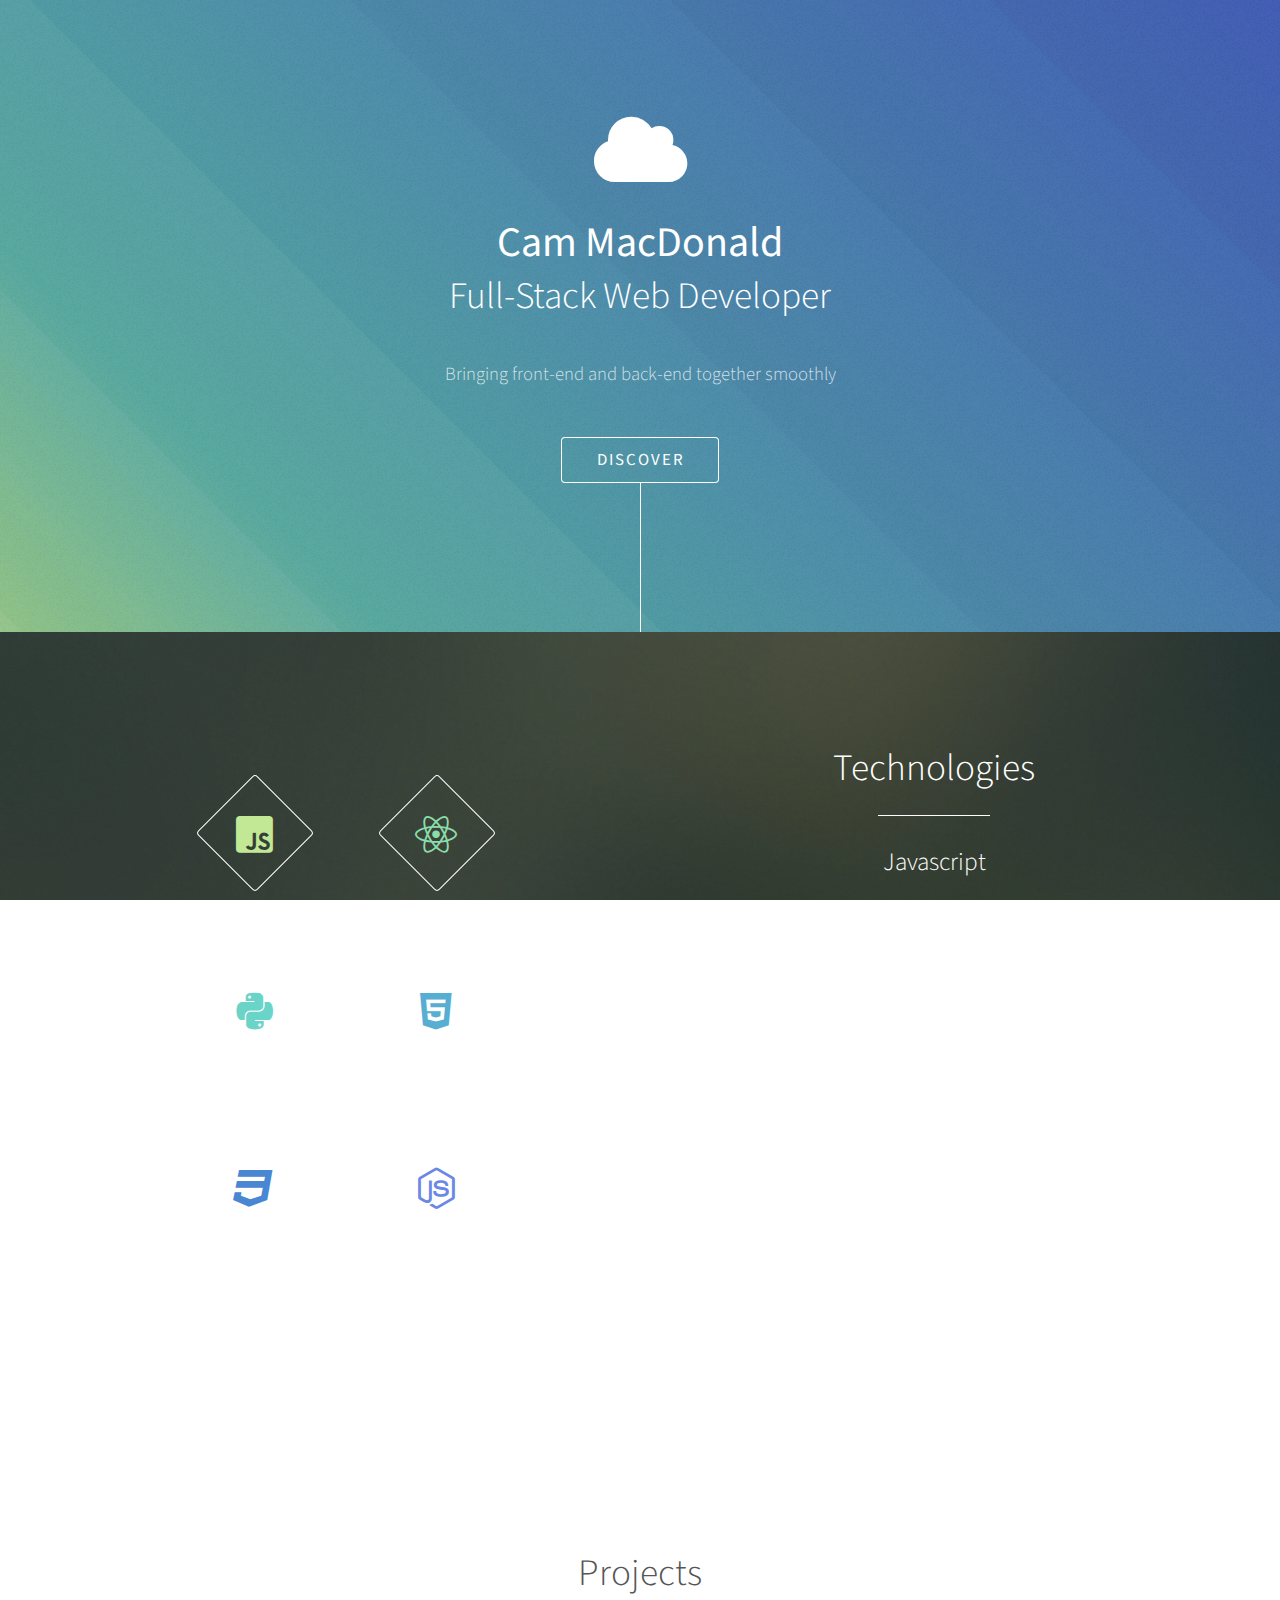
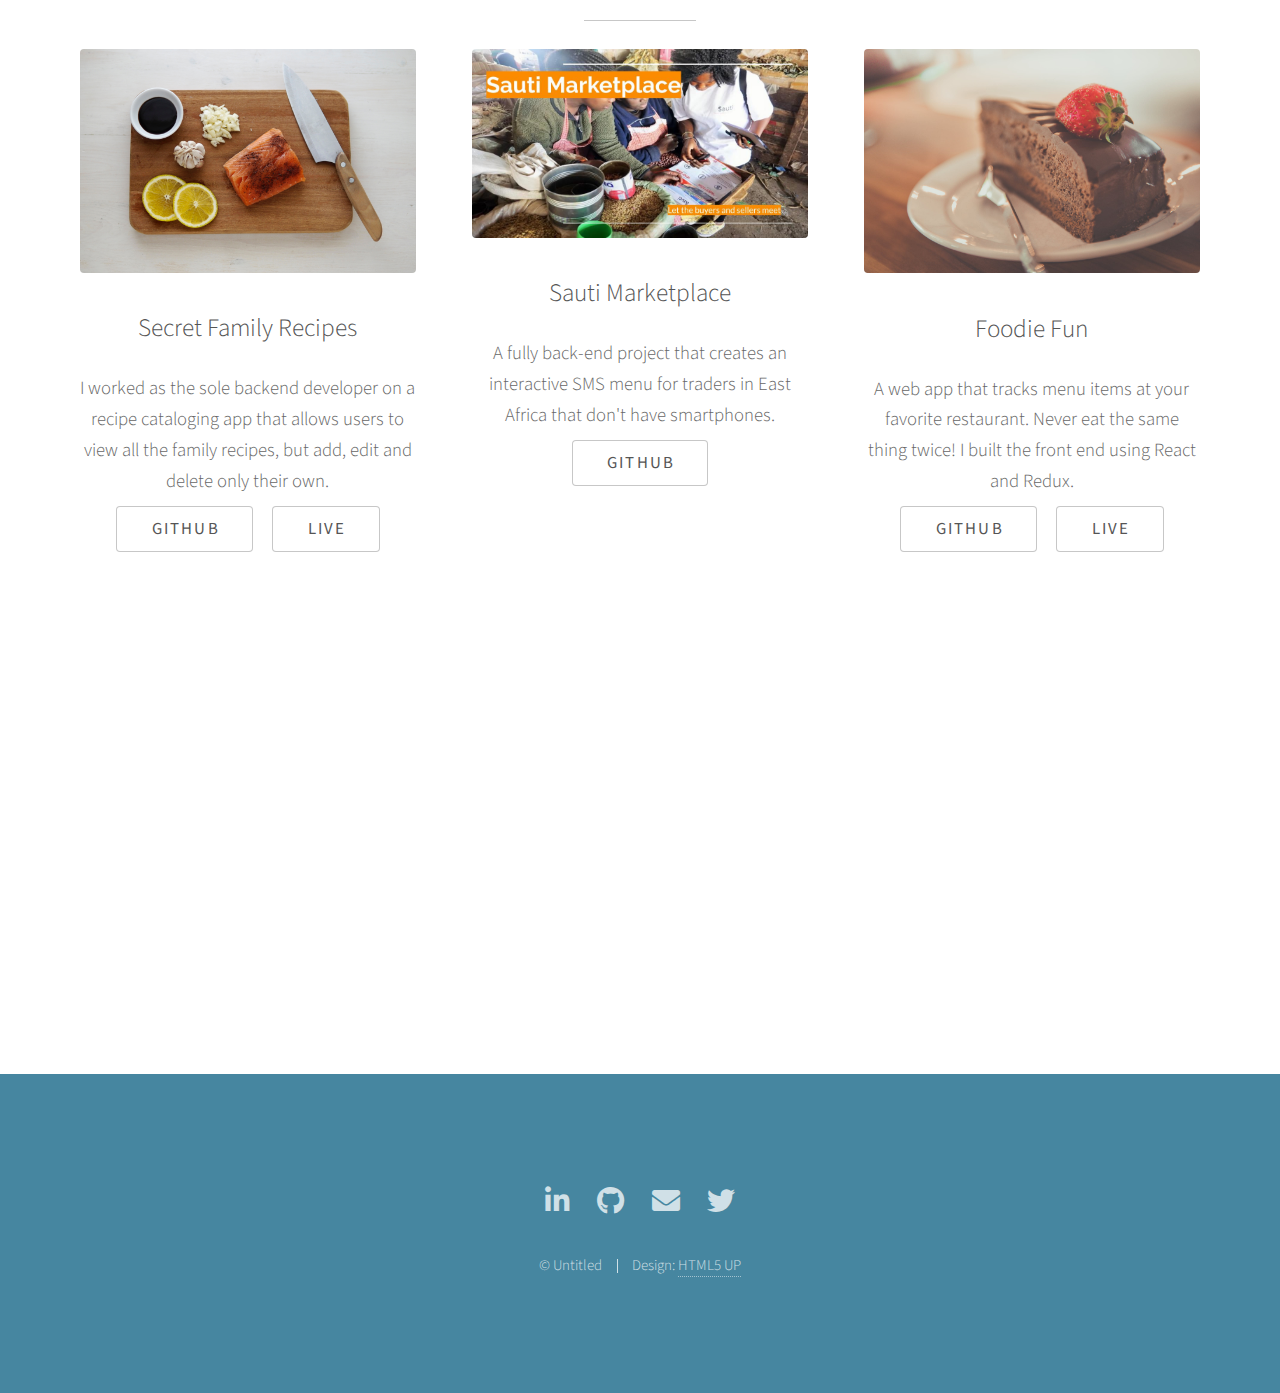
==== index.html @ 7f853123 "added projects button to section two" ====
<!DOCTYPE HTML>
<!--
	Photon by HTML5 UP
	html5up.net | @ajlkn
	Free for personal and commercial use under the CCA 3.0 license (html5up.net/license)
-->
<html>
	<head>
		<title>Cam MacDonald Development</title>
		<meta charset="utf-8" />
		<meta name="viewport" content="width=device-width, initial-scale=1, user-scalable=no" />
		<link rel="stylesheet" href="assets/css/main.css" />
		<noscript><link rel="stylesheet" href="assets/css/noscript.css" /></noscript>
	</head>
	<body class="is-preload">

		<!-- Header -->
			<section id="header">
				<div class="inner">
					<span class="icon solid major fa-cloud"></span>
					<h1><strong>Cam MacDonald</strong></h1>
					<h2>Full-Stack Web Developer</h2>
					<p>Bringing front-end and back-end together smoothly</p>
					<ul class="actions special">
						<li><a href="#two" class="button scrolly">Discover</a></li>
					</ul>
				</div>
			</section>

		<!-- One
			<section id="one" class="main style1">
				<div class="container">
					<div class="row gtr-150">
						<div class="col-6 col-12-medium">
							<header class="major">
								<h2>Lorem ipsum dolor adipiscing<br />
								amet dolor consequat</h2>
							</header>
							<p>Adipiscing a commodo ante nunc accumsan et interdum mi ante adipiscing. A nunc lobortis non nisl amet vis sed volutpat aclacus nascetur ac non. Lorem curae et ante amet sapien sed tempus adipiscing id accumsan.</p>
						</div>
						<div class="col-6 col-12-medium imp-medium">
							<span class="image fit"><img src="images/pic01.jpg" alt="" /></span>
						</div>
					</div>
				</div>
			</section>-->

		<!-- Two -->
			<section id="two" class="main style2">
				<div class="container">
					<div class="row gtr-150">
						<div class="col-6 col-12-medium">
							<ul class="major-icons">
								<li><span class="icon brands style1 fa-js-square"></span></li>
								<li><span class="icon brands style2 fa-react"></span></li>
								<li><span class="icon brands style3 fa-python"></span></li>
								<li><span class="icon brands style4 fa-html5"></span></li>
								<li><span class="icon brands style5 fa-css3"></span></li>
								<li><span class="icon brands style6 fa-node-js"></span></li>
							</ul>
						</div>
						<div class="col-6 col-12-medium">
                            <div class='technologies'>
                                <header class="major">
                                    <h2>Technologies</h2>
                                </header>
                                <h3>Javascript</h3>
                                <h3>React</h3>
                                <h3>Python</h3>
                                <h3>HTML5</h3>
                                <h3>CSS3</h3>
                                <h3>Node.js</h3>
                            </div>
							
						</div>
                    </div>
                    <ul class="actions special">
                        <li><a href="#three" class="button scrolly">Projects</a></li>
                    </ul>
				</div>
			</section>

		<!-- Three -->
			<section id="three" class="main style1 special">
				<div class="container">
					<header class="major">
						<h2>Projects</h2>
					</header>
					<!-- <p>Ante nunc accumsan et aclacus nascetur ac ante amet sapien sed.</p> -->
					<div class="row gtr-150">
                        <div class="col-4 col-12-medium">
                            <span class="image fit"><img src="images/salmon.jpg" alt="" /></span>
                            <h3>Secret Family Recipes</h3>
                            <p>I worked as the sole backend developer on a recipe cataloging app that allows users to view all the family recipes, but
                            add, edit and delete only their own.</p>
                            <ul class="actions special">
                                <li><a href="https://github.com/build-week-secret-family-recipes" class="button">Github</a></li>
                                <li><a href="https://secret-family-recipes-ui2.netlify.com/" class="button">Live</a></li>
                            </ul>
                        </div>
						<div class="col-4 col-12-medium">
							<span class="image fit sauti"><img src="images/marketplace.jpg" alt="" /></span>
							<h3>Sauti Marketplace</h3>
							<p>A fully back-end project that creates an interactive SMS menu for traders in East Africa that don't have smartphones.</p>
							<ul class="actions special">
								<li><a href="https://github.com/cammac725/sauti-marketplace" class="button">Github</a></li>
							</ul>
						</div>
						<div class="col-4 col-12-medium">
							<span class="image fit"><img src="images/cakeisalie.jpeg" alt="" /></span>
							<h3>Foodie Fun</h3>
							<p>A web app that tracks menu items at your favorite restaurant. Never eat the same thing twice! I built the front end
                            using React and Redux.</p>
							<ul class="actions special">
								<li><a href="https://github.com/cammac725/Foodie_Fun_React/" class="button">Github</a></li>
								<li><a href="https://admiring-wing-c6f697.netlify.com/" class="button">Live</a></li>
							</ul>
						</div>
                    </div>
				</div>
			</section>

		<!-- Four -->
			<section id="four" class="main style2 special">
				<div class="container">
					<header class="major">
						<h2>Contact Info</h2>
					</header>
					<p>Cam MacDonald Development</p>
					<p>Port Angeles, WA</p>
					<p>206-851-0167</p>
					<p>cameroncmacdonald@gmail.com</p>
					<!-- <ul class="actions special">
						<li><a href="#" class="button wide primary">Sign Up</a></li>
						<li><a href="#" class="button wide">Learn More</a></li>
					</ul> -->
				</div>
			</section>

		<!-- Five -->
		<!--
			<section id="five" class="main style1">
				<div class="container">
					<header class="major special">
						<h2>Elements</h2>
					</header>

					<section>
						<h4>Text</h4>
						<p>This is <b>bold</b> and this is <strong>strong</strong>. This is <i>italic</i> and this is <em>emphasized</em>.
						This is <sup>superscript</sup> text and this is <sub>subscript</sub> text.
						This is <u>underlined</u> and this is code: <code>for (;;) { ... }</code>. Finally, <a href="#">this is a link</a>.</p>
						<hr />
						<header>
							<h4>Heading with a Subtitle</h4>
							<p>Lorem ipsum dolor sit amet nullam id egestas urna aliquam</p>
						</header>
						<p>Nunc lacinia ante nunc ac lobortis. Interdum adipiscing gravida odio porttitor sem non mi integer non faucibus ornare mi ut ante amet placerat aliquet. Volutpat eu sed ante lacinia sapien lorem accumsan varius montes viverra nibh in adipiscing blandit tempus accumsan.</p>
						<header>
							<h5>Heading with a Subtitle</h5>
							<p>Lorem ipsum dolor sit amet nullam id egestas urna aliquam</p>
						</header>
						<p>Nunc lacinia ante nunc ac lobortis. Interdum adipiscing gravida odio porttitor sem non mi integer non faucibus ornare mi ut ante amet placerat aliquet. Volutpat eu sed ante lacinia sapien lorem accumsan varius montes viverra nibh in adipiscing blandit tempus accumsan.</p>
						<hr />
						<h2>Heading Level 2</h2>
						<h3>Heading Level 3</h3>
						<h4>Heading Level 4</h4>
						<h5>Heading Level 5</h5>
						<h6>Heading Level 6</h6>
						<hr />
						<h5>Blockquote</h5>
						<blockquote>Fringilla nisl. Donec accumsan interdum nisi, quis tincidunt felis sagittis eget tempus euismod. Vestibulum ante ipsum primis in faucibus vestibulum. Blandit adipiscing eu felis iaculis volutpat ac adipiscing accumsan faucibus. Vestibulum ante ipsum primis in faucibus lorem ipsum dolor sit amet nullam adipiscing eu felis.</blockquote>
						<h5>Preformatted</h5>
						<pre><code>i = 0;

while (!deck.isInOrder()) {
print 'Iteration ' + i;
deck.shuffle();
i++;
}

print 'It took ' + i + ' iterations to sort the deck.';</code></pre>
					</section>

					<section>
						<h4>Lists</h4>
						<div class="row">
							<div class="col-6 col-12-medium">
								<h5>Unordered</h5>
								<ul>
									<li>Dolor pulvinar etiam.</li>
									<li>Sagittis adipiscing.</li>
									<li>Felis enim feugiat.</li>
								</ul>
								<h5>Alternate</h5>
								<ul class="alt">
									<li>Dolor pulvinar etiam.</li>
									<li>Sagittis adipiscing.</li>
									<li>Felis enim feugiat.</li>
								</ul>
							</div>
							<div class="col-6 col-12-medium">
								<h5>Ordered</h5>
								<ol>
									<li>Dolor pulvinar etiam.</li>
									<li>Etiam vel felis viverra.</li>
									<li>Felis enim feugiat.</li>
									<li>Dolor pulvinar etiam.</li>
									<li>Etiam vel felis lorem.</li>
									<li>Felis enim et feugiat.</li>
								</ol>
								<h5>Icons</h5>
								<ul class="icons">
									<li><a href="#" class="icon brands fa-twitter"><span class="label">Twitter</span></a></li>
									<li><a href="#" class="icon brands fa-facebook-f"><span class="label">Facebook</span></a></li>
									<li><a href="#" class="icon brands fa-instagram"><span class="label">Instagram</span></a></li>
									<li><a href="#" class="icon brands fa-github"><span class="label">Github</span></a></li>
								</ul>
							</div>
						</div>
						<h5>Actions</h5>
						<div class="row">
							<div class="col-6 col-12-medium">
								<ul class="actions">
									<li><a href="#" class="button primary">Default</a></li>
									<li><a href="#" class="button">Default</a></li>
								</ul>
								<ul class="actions small">
									<li><a href="#" class="button primary small">Small</a></li>
									<li><a href="#" class="button small">Small</a></li>
								</ul>
								<ul class="actions stacked">
									<li><a href="#" class="button primary">Default</a></li>
									<li><a href="#" class="button">Default</a></li>
								</ul>
								<ul class="actions stacked">
									<li><a href="#" class="button primary small">Small</a></li>
									<li><a href="#" class="button small">Small</a></li>
								</ul>
							</div>
							<div class="col-6 col-12-medium">
								<ul class="actions stacked">
									<li><a href="#" class="button primary fit">Default</a></li>
									<li><a href="#" class="button fit">Default</a></li>
								</ul>
								<ul class="actions stacked">
									<li><a href="#" class="button primary small fit">Small</a></li>
									<li><a href="#" class="button small fit">Small</a></li>
								</ul>
							</div>
						</div>
					</section>

					<section>
						<h4>Table</h4>
						<h5>Default</h5>
						<div class="table-wrapper">
							<table>
								<thead>
									<tr>
										<th>Name</th>
										<th>Description</th>
										<th>Price</th>
									</tr>
								</thead>
								<tbody>
									<tr>
										<td>Item One</td>
										<td>Ante turpis integer aliquet porttitor.</td>
										<td>29.99</td>
									</tr>
									<tr>
										<td>Item Two</td>
										<td>Vis ac commodo adipiscing arcu aliquet.</td>
										<td>19.99</td>
									</tr>
									<tr>
										<td>Item Three</td>
										<td> Morbi faucibus arcu accumsan lorem.</td>
										<td>29.99</td>
									</tr>
									<tr>
										<td>Item Four</td>
										<td>Vitae integer tempus condimentum.</td>
										<td>19.99</td>
									</tr>
									<tr>
										<td>Item Five</td>
										<td>Ante turpis integer aliquet porttitor.</td>
										<td>29.99</td>
									</tr>
								</tbody>
								<tfoot>
									<tr>
										<td colspan="2"></td>
										<td>100.00</td>
									</tr>
								</tfoot>
							</table>
						</div>

						<h5>Alternate</h5>
						<div class="table-wrapper">
							<table class="alt">
								<thead>
									<tr>
										<th>Name</th>
										<th>Description</th>
										<th>Price</th>
									</tr>
								</thead>
								<tbody>
									<tr>
										<td>Item One</td>
										<td>Ante turpis integer aliquet porttitor.</td>
										<td>29.99</td>
									</tr>
									<tr>
										<td>Item Two</td>
										<td>Vis ac commodo adipiscing arcu aliquet.</td>
										<td>19.99</td>
									</tr>
									<tr>
										<td>Item Three</td>
										<td> Morbi faucibus arcu accumsan lorem.</td>
										<td>29.99</td>
									</tr>
									<tr>
										<td>Item Four</td>
										<td>Vitae integer tempus condimentum.</td>
										<td>19.99</td>
									</tr>
									<tr>
										<td>Item Five</td>
										<td>Ante turpis integer aliquet porttitor.</td>
										<td>29.99</td>
									</tr>
								</tbody>
								<tfoot>
									<tr>
										<td colspan="2"></td>
										<td>100.00</td>
									</tr>
								</tfoot>
							</table>
						</div>
					</section>

					<section>
						<h4>Buttons</h4>
						<ul class="actions">
							<li><a href="#" class="button primary">Primary</a></li>
							<li><a href="#" class="button">Default</a></li>
						</ul>
						<ul class="actions">
							<li><a href="#" class="button large">Large</a></li>
							<li><a href="#" class="button">Default</a></li>
							<li><a href="#" class="button small">Small</a></li>
						</ul>
						<ul class="actions fit">
							<li><a href="#" class="button fit">Fit</a></li>
							<li><a href="#" class="button primary fit">Fit</a></li>
							<li><a href="#" class="button fit">Fit</a></li>
						</ul>
						<ul class="actions fit small">
							<li><a href="#" class="button primary fit small">Fit + Small</a></li>
							<li><a href="#" class="button fit small">Fit + Small</a></li>
							<li><a href="#" class="button primary fit small">Fit + Small</a></li>
						</ul>
						<ul class="actions">
							<li><a href="#" class="button primary icon solid fa-download">Icon</a></li>
							<li><a href="#" class="button icon solid fa-download">Icon</a></li>
						</ul>
						<ul class="actions">
							<li><span class="button primary disabled">Disabled</span></li>
							<li><span class="button disabled">Disabled</span></li>
						</ul>
					</section>

					<section>
						<h4>Form</h4>
						<form method="post" action="#">
							<div class="row gtr-uniform gtr-50">
								<div class="col-6 col-12-xsmall">
									<input type="text" name="demo-name" id="demo-name" value="" placeholder="Name" />
								</div>
								<div class="col-6 col-12-xsmall">
									<input type="email" name="demo-email" id="demo-email" value="" placeholder="Email" />
								</div>
								<div class="col-12">
									<select name="demo-category" id="demo-category">
										<option value="">- Category -</option>
										<option value="1">Manufacturing</option>
										<option value="1">Shipping</option>
										<option value="1">Administration</option>
										<option value="1">Human Resources</option>
									</select>
								</div>
								<div class="col-4 col-12-small">
									<input type="radio" id="demo-priority-low" name="demo-priority" checked>
									<label for="demo-priority-low">Low</label>
								</div>
								<div class="col-4 col-12-small">
									<input type="radio" id="demo-priority-normal" name="demo-priority">
									<label for="demo-priority-normal">Normal</label>
								</div>
								<div class="col-4 col-12-small">
									<input type="radio" id="demo-priority-high" name="demo-priority">
									<label for="demo-priority-high">High</label>
								</div>
								<div class="col-6 col-12-small">
									<input type="checkbox" id="demo-copy" name="demo-copy">
									<label for="demo-copy">Email me a copy</label>
								</div>
								<div class="col-6 col-12-small">
									<input type="checkbox" id="demo-human" name="demo-human" checked>
									<label for="demo-human">Not a robot</label>
								</div>
								<div class="col-12">
									<textarea name="demo-message" id="demo-message" placeholder="Enter your message" rows="6"></textarea>
								</div>
								<div class="col-12">
									<ul class="actions">
										<li><input type="submit" value="Send Message" class="primary" /></li>
										<li><input type="reset" value="Reset" /></li>
									</ul>
								</div>
							</div>
						</form>
					</section>

					<section>
						<h4>Image</h4>
						<h5>Fit</h5>
						<div class="box alt">
							<div class="row gtr-uniform gtr-50">
								<div class="col-12"><span class="image fit"><img src="images/pic06.jpg" alt="" /></span></div>
								<div class="col-4"><span class="image fit"><img src="images/pic02.jpg" alt="" /></span></div>
								<div class="col-4"><span class="image fit"><img src="images/pic03.jpg" alt="" /></span></div>
								<div class="col-4"><span class="image fit"><img src="images/pic04.jpg" alt="" /></span></div>
								<div class="col-4"><span class="image fit"><img src="images/pic03.jpg" alt="" /></span></div>
								<div class="col-4"><span class="image fit"><img src="images/pic04.jpg" alt="" /></span></div>
								<div class="col-4"><span class="image fit"><img src="images/pic02.jpg" alt="" /></span></div>
								<div class="col-4"><span class="image fit"><img src="images/pic04.jpg" alt="" /></span></div>
								<div class="col-4"><span class="image fit"><img src="images/pic02.jpg" alt="" /></span></div>
								<div class="col-4"><span class="image fit"><img src="images/pic03.jpg" alt="" /></span></div>
							</div>
						</div>
						<h5>Left &amp; Right</h5>
						<p><span class="image left"><img src="images/pic05.jpg" alt="" /></span>Fringilla nisl. Donec accumsan interdum nisi, quis tincidunt felis sagittis eget. tempus euismod. Vestibulum ante ipsum primis in faucibus vestibulum. Blandit adipiscing eu felis iaculis volutpat ac adipiscing accumsan eu faucibus. Integer ac pellentesque praesent tincidunt felis sagittis eget. tempus euismod. Vestibulum ante ipsum primis in faucibus vestibulum. Blandit adipiscing eu felis iaculis volutpat ac adipiscing accumsan eu faucibus. Integer ac pellentesque praesent. Donec accumsan interdum nisi, quis tincidunt felis sagittis eget. tempus euismod. Vestibulum ante ipsum primis in faucibus vestibulum. Blandit adipiscing eu felis iaculis volutpat ac adipiscing accumsan eu faucibus. Integer ac pellentesque praesent tincidunt felis sagittis eget. tempus euismod. Vestibulum ante ipsum primis in faucibus vestibulum. Blandit adipiscing eu felis iaculis volutpat ac adipiscing accumsan eu faucibus. Integer ac pellentesque praesent. Blandit adipiscing eu felis iaculis volutpat ac adipiscing accumsan eu faucibus. Integer ac pellentesque praesent tincidunt felis sagittis eget. tempus euismod. Vestibulum ante ipsum primis in faucibus vestibulum. Blandit adipiscing eu felis iaculis volutpat ac adipiscing accumsan eu faucibus. Integer ac pellentesque praesent.</p>
						<p><span class="image right"><img src="images/pic05.jpg" alt="" /></span>Fringilla nisl. Donec accumsan interdum nisi, quis tincidunt felis sagittis eget. tempus euismod. Vestibulum ante ipsum primis in faucibus vestibulum. Blandit adipiscing eu felis iaculis volutpat ac adipiscing accumsan eu faucibus. Integer ac pellentesque praesent tincidunt felis sagittis eget. tempus euismod. Vestibulum ante ipsum primis in faucibus vestibulum. Blandit adipiscing eu felis iaculis volutpat ac adipiscing accumsan eu faucibus. Integer ac pellentesque praesent. Donec accumsan interdum nisi, quis tincidunt felis sagittis eget. tempus euismod. Vestibulum ante ipsum primis in faucibus vestibulum. Blandit adipiscing eu felis iaculis volutpat ac adipiscing accumsan eu faucibus. Integer ac pellentesque praesent tincidunt felis sagittis eget. tempus euismod. Vestibulum ante ipsum primis in faucibus vestibulum. Blandit adipiscing eu felis iaculis volutpat ac adipiscing accumsan eu faucibus. Integer ac pellentesque praesent. Blandit adipiscing eu felis iaculis volutpat ac adipiscing accumsan eu faucibus. Integer ac pellentesque praesent tincidunt felis sagittis eget. tempus euismod. Vestibulum ante ipsum primis in faucibus vestibulum. Blandit adipiscing eu felis iaculis volutpat ac adipiscing accumsan eu faucibus. Integer ac pellentesque praesent.</p>
					</section>

				</div>
			</section>
		-->

		<!-- Footer -->
			<section id="footer">
				<ul class="icons">
                    <li><a href="http://www.linkedin.com/in/cameroncmacdonald" class="icon brands alt fa-linkedin-in"><span class="label">GitHub</span></a></li>
                    <li><a href="https://github.com/cammac725" class="icon brands alt fa-github"><span class="label">GitHub</span></a></li>
					<li><a href="mailto:cameroncmacdonald@gmail.com" class="icon solid alt fa-envelope"><span class="label">Email</span></a></li>
					<li><a href="https://twitter.com/cammacdev" class="icon brands alt fa-twitter"><span class="label">Twitter</span></a></li>
					<!-- <li><a href="#" class="icon brands alt fa-facebook-f"><span class="label">Facebook</span></a></li> -->
					<!-- <li><a href="#" class="icon brands alt fa-instagram"><span class="label">Instagram</span></a></li> -->
				</ul>
				<ul class="copyright">
					<li>&copy; Untitled</li><li>Design: <a href="http://html5up.net">HTML5 UP</a></li>
				</ul>
			</section>

		<!-- Scripts -->
			<script src="assets/js/jquery.min.js"></script>
			<script src="assets/js/jquery.scrolly.min.js"></script>
			<script src="assets/js/browser.min.js"></script>
			<script src="assets/js/breakpoints.min.js"></script>
			<script src="assets/js/util.js"></script>
			<script src="assets/js/main.js"></script>

	</body>
</html>
---- assets/css/main.css ----
@import url("fontawesome-all.min.css");
@import url("https://fonts.googleapis.com/css?family=Source+Sans+Pro:300,300italic,400,400italic");

/*
	Photon by HTML5 UP
	html5up.net | @ajlkn
	Free for personal and commercial use under the CCA 3.0 license (html5up.net/license)
*/

html, body, div, span, applet, object,
iframe, h1, h2, h3, h4, h5, h6, p, blockquote,
pre, a, abbr, acronym, address, big, cite,
code, del, dfn, em, img, ins, kbd, q, s, samp,
small, strike, strong, sub, sup, tt, var, b,
u, i, center, dl, dt, dd, ol, ul, li, fieldset,
form, label, legend, table, caption, tbody,
tfoot, thead, tr, th, td, article, aside,
canvas, details, embed, figure, figcaption,
footer, header, hgroup, menu, nav, output, ruby,
section, summary, time, mark, audio, video {
	margin: 0;
	padding: 0;
	border: 0;
	font-size: 100%;
	font: inherit;
	vertical-align: baseline;}

article, aside, details, figcaption, figure,
footer, header, hgroup, menu, nav, section {
	display: block;}

body {
	line-height: 1;
}

ol, ul {
	list-style: none;
}

blockquote, q {
	quotes: none;
}

	blockquote:before, blockquote:after, q:before, q:after {
		content: '';
		content: none;
	}

table {
	border-collapse: collapse;
	border-spacing: 0;
}

body {
	-webkit-text-size-adjust: none;
}

mark {
	background-color: transparent;
	color: inherit;
}

input::-moz-focus-inner {
	border: 0;
	padding: 0;
}

input, select, textarea {
	-moz-appearance: none;
	-webkit-appearance: none;
	-ms-appearance: none;
	appearance: none;
}

/* Basic */

	html {
		box-sizing: border-box;
	}

	*, *:before, *:after {
		box-sizing: inherit;
	}

	body {
		background: #fff;
	}

		body.is-preload *, body.is-preload *:before, body.is-preload *:after {
			-moz-animation: none !important;
			-webkit-animation: none !important;
			-ms-animation: none !important;
			animation: none !important;
			-moz-transition: none !important;
			-webkit-transition: none !important;
			-ms-transition: none !important;
			transition: none !important;
		}

	body, input, select, textarea {
		color: #666;
		font-family: "Source Sans Pro", Helvetica, sans-serif;
		font-size: 16pt;
		font-weight: 300;
		line-height: 1.65em;
	}

	a {
		-moz-transition: color 0.2s ease-in-out, border-color 0.2s ease-in-out;
		-webkit-transition: color 0.2s ease-in-out, border-color 0.2s ease-in-out;
		-ms-transition: color 0.2s ease-in-out, border-color 0.2s ease-in-out;
		transition: color 0.2s ease-in-out, border-color 0.2s ease-in-out;
		border-bottom: dotted 1px #666;
		color: inherit;
		text-decoration: none;
	}

		a:hover {
			border-bottom-color: transparent !important;
			color: #6bd4c8;
		}

	strong, b {
		color: #555;
		font-weight: 400;
	}

	em, i {
		font-style: italic;
	}

	p {
		margin: 0 0 2em 0;
	}

	h1, h2, h3, h4, h5, h6 {
		color: #555;
		line-height: 1em;
		margin: 0 0 1em 0;
	}

		h1 a, h2 a, h3 a, h4 a, h5 a, h6 a {
			color: inherit;
			text-decoration: none;
		}

	h1 {
		font-size: 2.25em;
		line-height: 1.35em;
	}

	h2 {
		font-size: 2em;
		line-height: 1.35em;
	}

	h3 {
		font-size: 1.35em;
		line-height: 1.5em;
	}

	h4 {
		font-size: 1.25em;
		line-height: 1.5em;
	}

	h5 {
		font-size: 0.9em;
		line-height: 1.5em;
	}

	h6 {
		font-size: 0.7em;
		line-height: 1.5em;
	}

	sub {
		font-size: 0.8em;
		position: relative;
		top: 0.5em;
	}

	sup {
		font-size: 0.8em;
		position: relative;
		top: -0.5em;
	}

	hr {
		border: 0;
		border-bottom: solid 1px rgba(144, 144, 144, 0.5);
		margin: 2em 0;
	}

		hr.major {
			margin: 3em 0;
		}

	blockquote {
		border-left: solid 4px rgba(144, 144, 144, 0.5);
		font-style: italic;
		margin: 0 0 2em 0;
		padding: 0.5em 0 0.5em 2em;
	}

	code {
		background: rgba(144, 144, 144, 0.075);
		border-radius: 4px;
		border: solid 1px rgba(144, 144, 144, 0.5);
		font-family: "Courier New", monospace;
		font-size: 0.9em;
		margin: 0 0.25em;
		padding: 0.25em 0.65em;
	}

	pre {
		-webkit-overflow-scrolling: touch;
		font-family: "Courier New", monospace;
		font-size: 0.9em;
		margin: 0 0 2em 0;
	}

		pre code {
			display: block;
			line-height: 1.75em;
			padding: 1em 1.5em;
			overflow-x: auto;
		}

	.align-left {
		text-align: left;
	}

	.align-center {
		text-align: center;
	}

	.align-right {
		text-align: right;
	}

/* Container */

	.container {
		margin: 0 auto;
		max-width: calc(100% - 4em);
		width: 60em;
	}

		.container.xsmall {
			width: 15em;
		}

		.container.small {
			width: 30em;
		}

		.container.medium {
			width: 45em;
		}

		.container.large {
			width: 75em;
		}

		.container.xlarge {
			width: 90em;
		}

		.container.max {
			width: 100%;
		}

		@media screen and (max-width: 980px) {

			.container {
				max-width: 100% !important;
				width: 100% !important;
			}

		}

		@media screen and (max-width: 480px) {

			.container {
				max-width: calc(100% - 3em);
			}

        }
        

/* Row */

	.row {
		display: flex;
		flex-wrap: wrap;
		box-sizing: border-box;
		align-items: stretch;
	}

		.row > * {
			box-sizing: border-box;
		}

		.row.gtr-uniform > * > :last-child {
			margin-bottom: 0;
		}

		.row.aln-left {
			justify-content: flex-start;
		}

		.row.aln-center {
			justify-content: center;
		}

		.row.aln-right {
			justify-content: flex-end;
		}

		.row.aln-top {
			align-items: flex-start;
		}

		.row.aln-middle {
			align-items: center;
		}

		.row.aln-bottom {
			align-items: flex-end;
		}

		.row > .imp {
			order: -1;
		}

		.row > .col-1 {
			width: 8.33333%;
		}

		.row > .off-1 {
			margin-left: 8.33333%;
		}

		.row > .col-2 {
			width: 16.66667%;
		}

		.row > .off-2 {
			margin-left: 16.66667%;
		}

		.row > .col-3 {
			width: 25%;
		}

		.row > .off-3 {
			margin-left: 25%;
		}

		.row > .col-4 {
			width: 33.33333%;
		}

		.row > .off-4 {
			margin-left: 33.33333%;
		}

		.row > .col-5 {
			width: 41.66667%;
		}

		.row > .off-5 {
			margin-left: 41.66667%;
		}

		.row > .col-6 {
			width: 50%;
		}

		.row > .off-6 {
			margin-left: 50%;
		}

		.row > .col-7 {
			width: 58.33333%;
		}

		.row > .off-7 {
			margin-left: 58.33333%;
		}

		.row > .col-8 {
			width: 66.66667%;
		}

		.row > .off-8 {
			margin-left: 66.66667%;
		}

		.row > .col-9 {
			width: 75%;
		}

		.row > .off-9 {
			margin-left: 75%;
		}

		.row > .col-10 {
			width: 83.33333%;
		}

		.row > .off-10 {
			margin-left: 83.33333%;
		}

		.row > .col-11 {
			width: 91.66667%;
		}

		.row > .off-11 {
			margin-left: 91.66667%;
		}

		.row > .col-12 {
			width: 100%;
		}

		.row > .off-12 {
			margin-left: 100%;
		}

		.row.gtr-0 {
			margin-top: 0;
			margin-left: 0em;
		}

			.row.gtr-0 > * {
				padding: 0 0 0 0em;
			}

			.row.gtr-0.gtr-uniform {
				margin-top: 0em;
			}

				.row.gtr-0.gtr-uniform > * {
					padding-top: 0em;
				}

		.row.gtr-25 {
			margin-top: 0;
			margin-left: -0.5em;
		}

			.row.gtr-25 > * {
				padding: 0 0 0 0.5em;
			}

			.row.gtr-25.gtr-uniform {
				margin-top: -0.5em;
			}

				.row.gtr-25.gtr-uniform > * {
					padding-top: 0.5em;
				}

		.row.gtr-50 {
			margin-top: 0;
			margin-left: -1em;
		}

			.row.gtr-50 > * {
				padding: 0 0 0 1em;
			}

			.row.gtr-50.gtr-uniform {
				margin-top: -1em;
			}

				.row.gtr-50.gtr-uniform > * {
					padding-top: 1em;
				}

		.row {
			margin-top: 0;
			margin-left: -2em;
		}

			.row > * {
				padding: 0 0 0 2em;
			}

			.row.gtr-uniform {
				margin-top: -2em;
			}

				.row.gtr-uniform > * {
					padding-top: 2em;
				}

		.row.gtr-150 {
			margin-top: 0;
			margin-left: -3em;
		}

			.row.gtr-150 > * {
				padding: 0 0 0 3em;
			}

			.row.gtr-150.gtr-uniform {
				margin-top: -3em;
			}

				.row.gtr-150.gtr-uniform > * {
					padding-top: 3em;
				}

		.row.gtr-200 {
			margin-top: 0;
			margin-left: -4em;
		}

			.row.gtr-200 > * {
				padding: 0 0 0 4em;
			}

			.row.gtr-200.gtr-uniform {
				margin-top: -4em;
			}

				.row.gtr-200.gtr-uniform > * {
					padding-top: 4em;
				}

		@media screen and (max-width: 1680px) {

			.row {
				display: flex;
				flex-wrap: wrap;
				box-sizing: border-box;
				align-items: stretch;
			}

				.row > * {
					box-sizing: border-box;
				}

				.row.gtr-uniform > * > :last-child {
					margin-bottom: 0;
				}

				.row.aln-left {
					justify-content: flex-start;
				}

				.row.aln-center {
					justify-content: center;
				}

				.row.aln-right {
					justify-content: flex-end;
				}

				.row.aln-top {
					align-items: flex-start;
				}

				.row.aln-middle {
					align-items: center;
				}

				.row.aln-bottom {
					align-items: flex-end;
				}

				.row > .imp-xlarge {
					order: -1;
				}

				.row > .col-1-xlarge {
					width: 8.33333%;
				}

				.row > .off-1-xlarge {
					margin-left: 8.33333%;
				}

				.row > .col-2-xlarge {
					width: 16.66667%;
				}

				.row > .off-2-xlarge {
					margin-left: 16.66667%;
				}

				.row > .col-3-xlarge {
					width: 25%;
				}

				.row > .off-3-xlarge {
					margin-left: 25%;
				}

				.row > .col-4-xlarge {
					width: 33.33333%;
				}

				.row > .off-4-xlarge {
					margin-left: 33.33333%;
				}

				.row > .col-5-xlarge {
					width: 41.66667%;
				}

				.row > .off-5-xlarge {
					margin-left: 41.66667%;
				}

				.row > .col-6-xlarge {
					width: 50%;
				}

				.row > .off-6-xlarge {
					margin-left: 50%;
				}

				.row > .col-7-xlarge {
					width: 58.33333%;
				}

				.row > .off-7-xlarge {
					margin-left: 58.33333%;
				}

				.row > .col-8-xlarge {
					width: 66.66667%;
				}

				.row > .off-8-xlarge {
					margin-left: 66.66667%;
				}

				.row > .col-9-xlarge {
					width: 75%;
				}

				.row > .off-9-xlarge {
					margin-left: 75%;
				}

				.row > .col-10-xlarge {
					width: 83.33333%;
				}

				.row > .off-10-xlarge {
					margin-left: 83.33333%;
				}

				.row > .col-11-xlarge {
					width: 91.66667%;
				}

				.row > .off-11-xlarge {
					margin-left: 91.66667%;
				}

				.row > .col-12-xlarge {
					width: 100%;
				}

				.row > .off-12-xlarge {
					margin-left: 100%;
				}

				.row.gtr-0 {
					margin-top: 0;
					margin-left: 0em;
				}

					.row.gtr-0 > * {
						padding: 0 0 0 0em;
					}

					.row.gtr-0.gtr-uniform {
						margin-top: 0em;
					}

						.row.gtr-0.gtr-uniform > * {
							padding-top: 0em;
						}

				.row.gtr-25 {
					margin-top: 0;
					margin-left: -0.5em;
				}

					.row.gtr-25 > * {
						padding: 0 0 0 0.5em;
					}

					.row.gtr-25.gtr-uniform {
						margin-top: -0.5em;
					}

						.row.gtr-25.gtr-uniform > * {
							padding-top: 0.5em;
						}

				.row.gtr-50 {
					margin-top: 0;
					margin-left: -1em;
				}

					.row.gtr-50 > * {
						padding: 0 0 0 1em;
					}

					.row.gtr-50.gtr-uniform {
						margin-top: -1em;
					}

						.row.gtr-50.gtr-uniform > * {
							padding-top: 1em;
						}

				.row {
					margin-top: 0;
					margin-left: -2em;
				}

					.row > * {
						padding: 0 0 0 2em;
					}

					.row.gtr-uniform {
						margin-top: -2em;
					}

						.row.gtr-uniform > * {
							padding-top: 2em;
						}

				.row.gtr-150 {
					margin-top: 0;
					margin-left: -3em;
				}

					.row.gtr-150 > * {
						padding: 0 0 0 3em;
					}

					.row.gtr-150.gtr-uniform {
						margin-top: -3em;
					}

						.row.gtr-150.gtr-uniform > * {
							padding-top: 3em;
						}

				.row.gtr-200 {
					margin-top: 0;
					margin-left: -4em;
				}

					.row.gtr-200 > * {
						padding: 0 0 0 4em;
					}

					.row.gtr-200.gtr-uniform {
						margin-top: -4em;
					}

						.row.gtr-200.gtr-uniform > * {
							padding-top: 4em;
						}

		}

		@media screen and (max-width: 1140px) {

			.row {
				display: flex;
				flex-wrap: wrap;
				box-sizing: border-box;
				align-items: stretch;
			}

				.row > * {
					box-sizing: border-box;
				}

				.row.gtr-uniform > * > :last-child {
					margin-bottom: 0;
				}

				.row.aln-left {
					justify-content: flex-start;
				}

				.row.aln-center {
					justify-content: center;
				}

				.row.aln-right {
					justify-content: flex-end;
				}

				.row.aln-top {
					align-items: flex-start;
				}

				.row.aln-middle {
					align-items: center;
				}

				.row.aln-bottom {
					align-items: flex-end;
				}

				.row > .imp-large {
					order: -1;
				}

				.row > .col-1-large {
					width: 8.33333%;
				}

				.row > .off-1-large {
					margin-left: 8.33333%;
				}

				.row > .col-2-large {
					width: 16.66667%;
				}

				.row > .off-2-large {
					margin-left: 16.66667%;
				}

				.row > .col-3-large {
					width: 25%;
				}

				.row > .off-3-large {
					margin-left: 25%;
				}

				.row > .col-4-large {
					width: 33.33333%;
				}

				.row > .off-4-large {
					margin-left: 33.33333%;
				}

				.row > .col-5-large {
					width: 41.66667%;
				}

				.row > .off-5-large {
					margin-left: 41.66667%;
				}

				.row > .col-6-large {
					width: 50%;
				}

				.row > .off-6-large {
					margin-left: 50%;
				}

				.row > .col-7-large {
					width: 58.33333%;
				}

				.row > .off-7-large {
					margin-left: 58.33333%;
				}

				.row > .col-8-large {
					width: 66.66667%;
				}

				.row > .off-8-large {
					margin-left: 66.66667%;
				}

				.row > .col-9-large {
					width: 75%;
				}

				.row > .off-9-large {
					margin-left: 75%;
				}

				.row > .col-10-large {
					width: 83.33333%;
				}

				.row > .off-10-large {
					margin-left: 83.33333%;
				}

				.row > .col-11-large {
					width: 91.66667%;
				}

				.row > .off-11-large {
					margin-left: 91.66667%;
				}

				.row > .col-12-large {
					width: 100%;
				}

				.row > .off-12-large {
					margin-left: 100%;
				}

				.row.gtr-0 {
					margin-top: 0;
					margin-left: 0em;
				}

					.row.gtr-0 > * {
						padding: 0 0 0 0em;
					}

					.row.gtr-0.gtr-uniform {
						margin-top: 0em;
					}

						.row.gtr-0.gtr-uniform > * {
							padding-top: 0em;
						}

				.row.gtr-25 {
					margin-top: 0;
					margin-left: -0.5em;
				}

					.row.gtr-25 > * {
						padding: 0 0 0 0.5em;
					}

					.row.gtr-25.gtr-uniform {
						margin-top: -0.5em;
					}

						.row.gtr-25.gtr-uniform > * {
							padding-top: 0.5em;
						}

				.row.gtr-50 {
					margin-top: 0;
					margin-left: -1em;
				}

					.row.gtr-50 > * {
						padding: 0 0 0 1em;
					}

					.row.gtr-50.gtr-uniform {
						margin-top: -1em;
					}

						.row.gtr-50.gtr-uniform > * {
							padding-top: 1em;
						}

				.row {
					margin-top: 0;
					margin-left: -2em;
				}

					.row > * {
						padding: 0 0 0 2em;
					}

					.row.gtr-uniform {
						margin-top: -2em;
					}

						.row.gtr-uniform > * {
							padding-top: 2em;
						}

				.row.gtr-150 {
					margin-top: 0;
					margin-left: -3em;
				}

					.row.gtr-150 > * {
						padding: 0 0 0 3em;
					}

					.row.gtr-150.gtr-uniform {
						margin-top: -3em;
					}

						.row.gtr-150.gtr-uniform > * {
							padding-top: 3em;
						}

				.row.gtr-200 {
					margin-top: 0;
					margin-left: -4em;
				}

					.row.gtr-200 > * {
						padding: 0 0 0 4em;
					}

					.row.gtr-200.gtr-uniform {
						margin-top: -4em;
					}

						.row.gtr-200.gtr-uniform > * {
							padding-top: 4em;
						}

		}

		@media screen and (max-width: 980px) {

			.row {
				display: flex;
				flex-wrap: wrap;
				box-sizing: border-box;
				align-items: stretch;
			}

				.row > * {
					box-sizing: border-box;
				}

				.row.gtr-uniform > * > :last-child {
					margin-bottom: 0;
				}

				.row.aln-left {
					justify-content: flex-start;
				}

				.row.aln-center {
					justify-content: center;
				}

				.row.aln-right {
					justify-content: flex-end;
				}

				.row.aln-top {
					align-items: flex-start;
				}

				.row.aln-middle {
					align-items: center;
				}

				.row.aln-bottom {
					align-items: flex-end;
				}

				.row > .imp-medium {
					order: -1;
				}

				.row > .col-1-medium {
					width: 8.33333%;
				}

				.row > .off-1-medium {
					margin-left: 8.33333%;
				}

				.row > .col-2-medium {
					width: 16.66667%;
				}

				.row > .off-2-medium {
					margin-left: 16.66667%;
				}

				.row > .col-3-medium {
					width: 25%;
				}

				.row > .off-3-medium {
					margin-left: 25%;
				}

				.row > .col-4-medium {
					width: 33.33333%;
				}

				.row > .off-4-medium {
					margin-left: 33.33333%;
				}

				.row > .col-5-medium {
					width: 41.66667%;
				}

				.row > .off-5-medium {
					margin-left: 41.66667%;
				}

				.row > .col-6-medium {
					width: 50%;
				}

				.row > .off-6-medium {
					margin-left: 50%;
				}

				.row > .col-7-medium {
					width: 58.33333%;
				}

				.row > .off-7-medium {
					margin-left: 58.33333%;
				}

				.row > .col-8-medium {
					width: 66.66667%;
				}

				.row > .off-8-medium {
					margin-left: 66.66667%;
				}

				.row > .col-9-medium {
					width: 75%;
				}

				.row > .off-9-medium {
					margin-left: 75%;
				}

				.row > .col-10-medium {
					width: 83.33333%;
				}

				.row > .off-10-medium {
					margin-left: 83.33333%;
				}

				.row > .col-11-medium {
					width: 91.66667%;
				}

				.row > .off-11-medium {
					margin-left: 91.66667%;
				}

				.row > .col-12-medium {
					width: 100%;
				}

				.row > .off-12-medium {
					margin-left: 100%;
				}

				.row.gtr-0 {
					margin-top: 0;
					margin-left: 0em;
				}

					.row.gtr-0 > * {
						padding: 0 0 0 0em;
					}

					.row.gtr-0.gtr-uniform {
						margin-top: 0em;
					}

						.row.gtr-0.gtr-uniform > * {
							padding-top: 0em;
						}

				.row.gtr-25 {
					margin-top: 0;
					margin-left: -0.5em;
				}

					.row.gtr-25 > * {
						padding: 0 0 0 0.5em;
					}

					.row.gtr-25.gtr-uniform {
						margin-top: -0.5em;
					}

						.row.gtr-25.gtr-uniform > * {
							padding-top: 0.5em;
						}

				.row.gtr-50 {
					margin-top: 0;
					margin-left: -1em;
				}

					.row.gtr-50 > * {
						padding: 0 0 0 1em;
					}

					.row.gtr-50.gtr-uniform {
						margin-top: -1em;
					}

						.row.gtr-50.gtr-uniform > * {
							padding-top: 1em;
						}

				.row {
					margin-top: 0;
					margin-left: -2em;
				}

					.row > * {
						padding: 0 0 0 2em;
					}

					.row.gtr-uniform {
						margin-top: -2em;
					}

						.row.gtr-uniform > * {
							padding-top: 2em;
						}

				.row.gtr-150 {
					margin-top: 0;
					margin-left: -3em;
				}

					.row.gtr-150 > * {
						padding: 0 0 0 3em;
					}

					.row.gtr-150.gtr-uniform {
						margin-top: -3em;
					}

						.row.gtr-150.gtr-uniform > * {
							padding-top: 3em;
						}

				.row.gtr-200 {
					margin-top: 0;
					margin-left: -4em;
				}

					.row.gtr-200 > * {
						padding: 0 0 0 4em;
					}

					.row.gtr-200.gtr-uniform {
						margin-top: -4em;
					}

						.row.gtr-200.gtr-uniform > * {
							padding-top: 4em;
						}

		}

		@media screen and (max-width: 736px) {

			.row {
				display: flex;
				flex-wrap: wrap;
				box-sizing: border-box;
				align-items: stretch;
			}

				.row > * {
					box-sizing: border-box;
				}

				.row.gtr-uniform > * > :last-child {
					margin-bottom: 0;
				}

				.row.aln-left {
					justify-content: flex-start;
				}

				.row.aln-center {
					justify-content: center;
				}

				.row.aln-right {
					justify-content: flex-end;
				}

				.row.aln-top {
					align-items: flex-start;
				}

				.row.aln-middle {
					align-items: center;
				}

				.row.aln-bottom {
					align-items: flex-end;
				}

				.row > .imp-small {
					order: -1;
				}

				.row > .col-1-small {
					width: 8.33333%;
				}

				.row > .off-1-small {
					margin-left: 8.33333%;
				}

				.row > .col-2-small {
					width: 16.66667%;
				}

				.row > .off-2-small {
					margin-left: 16.66667%;
				}

				.row > .col-3-small {
					width: 25%;
				}

				.row > .off-3-small {
					margin-left: 25%;
				}

				.row > .col-4-small {
					width: 33.33333%;
				}

				.row > .off-4-small {
					margin-left: 33.33333%;
				}

				.row > .col-5-small {
					width: 41.66667%;
				}

				.row > .off-5-small {
					margin-left: 41.66667%;
				}

				.row > .col-6-small {
					width: 50%;
				}

				.row > .off-6-small {
					margin-left: 50%;
				}

				.row > .col-7-small {
					width: 58.33333%;
				}

				.row > .off-7-small {
					margin-left: 58.33333%;
				}

				.row > .col-8-small {
					width: 66.66667%;
				}

				.row > .off-8-small {
					margin-left: 66.66667%;
				}

				.row > .col-9-small {
					width: 75%;
				}

				.row > .off-9-small {
					margin-left: 75%;
				}

				.row > .col-10-small {
					width: 83.33333%;
				}

				.row > .off-10-small {
					margin-left: 83.33333%;
				}

				.row > .col-11-small {
					width: 91.66667%;
				}

				.row > .off-11-small {
					margin-left: 91.66667%;
				}

				.row > .col-12-small {
					width: 100%;
				}

				.row > .off-12-small {
					margin-left: 100%;
				}

				.row.gtr-0 {
					margin-top: 0;
					margin-left: 0em;
				}

					.row.gtr-0 > * {
						padding: 0 0 0 0em;
					}

					.row.gtr-0.gtr-uniform {
						margin-top: 0em;
					}

						.row.gtr-0.gtr-uniform > * {
							padding-top: 0em;
						}

				.row.gtr-25 {
					margin-top: 0;
					margin-left: -0.5em;
				}

					.row.gtr-25 > * {
						padding: 0 0 0 0.5em;
					}

					.row.gtr-25.gtr-uniform {
						margin-top: -0.5em;
					}

						.row.gtr-25.gtr-uniform > * {
							padding-top: 0.5em;
						}

				.row.gtr-50 {
					margin-top: 0;
					margin-left: -1em;
				}

					.row.gtr-50 > * {
						padding: 0 0 0 1em;
					}

					.row.gtr-50.gtr-uniform {
						margin-top: -1em;
					}

						.row.gtr-50.gtr-uniform > * {
							padding-top: 1em;
						}

				.row {
					margin-top: 0;
					margin-left: -2em;
				}

					.row > * {
						padding: 0 0 0 2em;
					}

					.row.gtr-uniform {
						margin-top: -2em;
					}

						.row.gtr-uniform > * {
							padding-top: 2em;
						}

				.row.gtr-150 {
					margin-top: 0;
					margin-left: -3em;
				}

					.row.gtr-150 > * {
						padding: 0 0 0 3em;
					}

					.row.gtr-150.gtr-uniform {
						margin-top: -3em;
					}

						.row.gtr-150.gtr-uniform > * {
							padding-top: 3em;
						}

				.row.gtr-200 {
					margin-top: 0;
					margin-left: -4em;
				}

					.row.gtr-200 > * {
						padding: 0 0 0 4em;
					}

					.row.gtr-200.gtr-uniform {
						margin-top: -4em;
					}

						.row.gtr-200.gtr-uniform > * {
							padding-top: 4em;
						}

		}

		@media screen and (max-width: 480px) {

			.row {
				display: flex;
				flex-wrap: wrap;
				box-sizing: border-box;
				align-items: stretch;
			}

				.row > * {
					box-sizing: border-box;
				}

				.row.gtr-uniform > * > :last-child {
					margin-bottom: 0;
				}

				.row.aln-left {
					justify-content: flex-start;
				}

				.row.aln-center {
					justify-content: center;
				}

				.row.aln-right {
					justify-content: flex-end;
				}

				.row.aln-top {
					align-items: flex-start;
				}

				.row.aln-middle {
					align-items: center;
				}

				.row.aln-bottom {
					align-items: flex-end;
				}

				.row > .imp-xsmall {
					order: -1;
				}

				.row > .col-1-xsmall {
					width: 8.33333%;
				}

				.row > .off-1-xsmall {
					margin-left: 8.33333%;
				}

				.row > .col-2-xsmall {
					width: 16.66667%;
				}

				.row > .off-2-xsmall {
					margin-left: 16.66667%;
				}

				.row > .col-3-xsmall {
					width: 25%;
				}

				.row > .off-3-xsmall {
					margin-left: 25%;
				}

				.row > .col-4-xsmall {
					width: 33.33333%;
				}

				.row > .off-4-xsmall {
					margin-left: 33.33333%;
				}

				.row > .col-5-xsmall {
					width: 41.66667%;
				}

				.row > .off-5-xsmall {
					margin-left: 41.66667%;
				}

				.row > .col-6-xsmall {
					width: 50%;
				}

				.row > .off-6-xsmall {
					margin-left: 50%;
				}

				.row > .col-7-xsmall {
					width: 58.33333%;
				}

				.row > .off-7-xsmall {
					margin-left: 58.33333%;
				}

				.row > .col-8-xsmall {
					width: 66.66667%;
				}

				.row > .off-8-xsmall {
					margin-left: 66.66667%;
				}

				.row > .col-9-xsmall {
					width: 75%;
				}

				.row > .off-9-xsmall {
					margin-left: 75%;
				}

				.row > .col-10-xsmall {
					width: 83.33333%;
				}

				.row > .off-10-xsmall {
					margin-left: 83.33333%;
				}

				.row > .col-11-xsmall {
					width: 91.66667%;
				}

				.row > .off-11-xsmall {
					margin-left: 91.66667%;
				}

				.row > .col-12-xsmall {
					width: 100%;
				}

				.row > .off-12-xsmall {
					margin-left: 100%;
				}

				.row.gtr-0 {
					margin-top: 0;
					margin-left: 0em;
				}

					.row.gtr-0 > * {
						padding: 0 0 0 0em;
					}

					.row.gtr-0.gtr-uniform {
						margin-top: 0em;
					}

						.row.gtr-0.gtr-uniform > * {
							padding-top: 0em;
						}

				.row.gtr-25 {
					margin-top: 0;
					margin-left: -0.5em;
				}

					.row.gtr-25 > * {
						padding: 0 0 0 0.5em;
					}

					.row.gtr-25.gtr-uniform {
						margin-top: -0.5em;
					}

						.row.gtr-25.gtr-uniform > * {
							padding-top: 0.5em;
						}

				.row.gtr-50 {
					margin-top: 0;
					margin-left: -1em;
				}

					.row.gtr-50 > * {
						padding: 0 0 0 1em;
					}

					.row.gtr-50.gtr-uniform {
						margin-top: -1em;
					}

						.row.gtr-50.gtr-uniform > * {
							padding-top: 1em;
						}

				.row {
					margin-top: 0;
					margin-left: -2em;
				}

					.row > * {
						padding: 0 0 0 2em;
					}

					.row.gtr-uniform {
						margin-top: -2em;
					}

						.row.gtr-uniform > * {
							padding-top: 2em;
						}

				.row.gtr-150 {
					margin-top: 0;
					margin-left: -3em;
				}

					.row.gtr-150 > * {
						padding: 0 0 0 3em;
					}

					.row.gtr-150.gtr-uniform {
						margin-top: -3em;
					}

						.row.gtr-150.gtr-uniform > * {
							padding-top: 3em;
						}

				.row.gtr-200 {
					margin-top: 0;
					margin-left: -4em;
				}

					.row.gtr-200 > * {
						padding: 0 0 0 4em;
					}

					.row.gtr-200.gtr-uniform {
						margin-top: -4em;
					}

						.row.gtr-200.gtr-uniform > * {
							padding-top: 4em;
						}

		}

		@media screen and (max-width: 320px) {

			.row {
				display: flex;
				flex-wrap: wrap;
				box-sizing: border-box;
				align-items: stretch;
			}

				.row > * {
					box-sizing: border-box;
				}

				.row.gtr-uniform > * > :last-child {
					margin-bottom: 0;
				}

				.row.aln-left {
					justify-content: flex-start;
				}

				.row.aln-center {
					justify-content: center;
				}

				.row.aln-right {
					justify-content: flex-end;
				}

				.row.aln-top {
					align-items: flex-start;
				}

				.row.aln-middle {
					align-items: center;
				}

				.row.aln-bottom {
					align-items: flex-end;
				}

				.row > .imp-xxsmall {
					order: -1;
				}

				.row > .col-1-xxsmall {
					width: 8.33333%;
				}

				.row > .off-1-xxsmall {
					margin-left: 8.33333%;
				}

				.row > .col-2-xxsmall {
					width: 16.66667%;
				}

				.row > .off-2-xxsmall {
					margin-left: 16.66667%;
				}

				.row > .col-3-xxsmall {
					width: 25%;
				}

				.row > .off-3-xxsmall {
					margin-left: 25%;
				}

				.row > .col-4-xxsmall {
					width: 33.33333%;
				}

				.row > .off-4-xxsmall {
					margin-left: 33.33333%;
				}

				.row > .col-5-xxsmall {
					width: 41.66667%;
				}

				.row > .off-5-xxsmall {
					margin-left: 41.66667%;
				}

				.row > .col-6-xxsmall {
					width: 50%;
				}

				.row > .off-6-xxsmall {
					margin-left: 50%;
				}

				.row > .col-7-xxsmall {
					width: 58.33333%;
				}

				.row > .off-7-xxsmall {
					margin-left: 58.33333%;
				}

				.row > .col-8-xxsmall {
					width: 66.66667%;
				}

				.row > .off-8-xxsmall {
					margin-left: 66.66667%;
				}

				.row > .col-9-xxsmall {
					width: 75%;
				}

				.row > .off-9-xxsmall {
					margin-left: 75%;
				}

				.row > .col-10-xxsmall {
					width: 83.33333%;
				}

				.row > .off-10-xxsmall {
					margin-left: 83.33333%;
				}

				.row > .col-11-xxsmall {
					width: 91.66667%;
				}

				.row > .off-11-xxsmall {
					margin-left: 91.66667%;
				}

				.row > .col-12-xxsmall {
					width: 100%;
				}

				.row > .off-12-xxsmall {
					margin-left: 100%;
				}

				.row.gtr-0 {
					margin-top: 0;
					margin-left: 0em;
				}

					.row.gtr-0 > * {
						padding: 0 0 0 0em;
					}

					.row.gtr-0.gtr-uniform {
						margin-top: 0em;
					}

						.row.gtr-0.gtr-uniform > * {
							padding-top: 0em;
						}

				.row.gtr-25 {
					margin-top: 0;
					margin-left: -0.5em;
				}

					.row.gtr-25 > * {
						padding: 0 0 0 0.5em;
					}

					.row.gtr-25.gtr-uniform {
						margin-top: -0.5em;
					}

						.row.gtr-25.gtr-uniform > * {
							padding-top: 0.5em;
						}

				.row.gtr-50 {
					margin-top: 0;
					margin-left: -1em;
				}

					.row.gtr-50 > * {
						padding: 0 0 0 1em;
					}

					.row.gtr-50.gtr-uniform {
						margin-top: -1em;
					}

						.row.gtr-50.gtr-uniform > * {
							padding-top: 1em;
						}

				.row {
					margin-top: 0;
					margin-left: -2em;
				}

					.row > * {
						padding: 0 0 0 2em;
					}

					.row.gtr-uniform {
						margin-top: -2em;
					}

						.row.gtr-uniform > * {
							padding-top: 2em;
						}

				.row.gtr-150 {
					margin-top: 0;
					margin-left: -3em;
				}

					.row.gtr-150 > * {
						padding: 0 0 0 3em;
					}

					.row.gtr-150.gtr-uniform {
						margin-top: -3em;
					}

						.row.gtr-150.gtr-uniform > * {
							padding-top: 3em;
						}

				.row.gtr-200 {
					margin-top: 0;
					margin-left: -4em;
				}

					.row.gtr-200 > * {
						padding: 0 0 0 4em;
					}

					.row.gtr-200.gtr-uniform {
						margin-top: -4em;
					}

						.row.gtr-200.gtr-uniform > * {
							padding-top: 4em;
						}

		}

/* Section/Article */

	section.special, article.special {
		text-align: center;
    }
    
    .technologies {
        text-align: center;
    }

    .technologies h3 {
        margin-bottom: 1.5em;
    }

	header p {
		color: #999;
		margin: 0 0 1.5em 0;
		position: relative;
	}

	header h2 + p {
		font-size: 1.25em;
		line-height: 1.5em;
		margin-top: -1em;
	}

	header h3 + p {
		font-size: 1.1em;
		line-height: 1.5em;
		margin-top: -0.8em;
	}

	header h4 + p,
	header h5 + p,
	header h6 + p {
		font-size: 0.9em;
		line-height: 1.5em;
		margin-top: -0.6em;
	}

	header.major {
        margin: 0 0 1em 0;
        text-align: center;
	}

		header.major:after {
			background: rgba(144, 144, 144, 0.5);
			content: '';
			display: inline-block;
			height: 1px;
			margin-top: 1em;
			width: 6em;
		}

		header.major h2, header.major h3, header.major h4, header.major h5, header.major h6 {
			margin: 0;
        }
        

		header.major p {
			margin: 0.7em 0 0 0;
		}

	header.special {
		text-align: center;
    }
    
    

/* Form */

	form {
		margin: 0 0 2em 0;
	}

	label {
		color: #555;
		display: block;
		font-size: 0.9em;
		font-weight: 400;
		margin: 0 0 1em 0;
	}

	input[type="text"],
	input[type="password"],
	input[type="email"],
	select,
	textarea {
		-moz-appearance: none;
		-webkit-appearance: none;
		-ms-appearance: none;
		appearance: none;
		background: rgba(144, 144, 144, 0.075);
		border-radius: 4px;
		border: none;
		border: solid 1px rgba(144, 144, 144, 0.5);
		color: inherit;
		display: block;
		outline: 0;
		padding: 0 1em;
		text-decoration: none;
		width: 100%;
	}

		input[type="text"]:invalid,
		input[type="password"]:invalid,
		input[type="email"]:invalid,
		select:invalid,
		textarea:invalid {
			box-shadow: none;
		}

		input[type="text"]:focus,
		input[type="password"]:focus,
		input[type="email"]:focus,
		select:focus,
		textarea:focus {
			border-color: #6bd4c8;
		}

	select {
		background-image: url("data:image/svg+xml;charset=utf8,%3Csvg xmlns='http://www.w3.org/2000/svg' width='40' height='40' preserveAspectRatio='none' viewBox='0 0 40 40'%3E%3Cpath d='M9.4,12.3l10.4,10.4l10.4-10.4c0.2-0.2,0.5-0.4,0.9-0.4c0.3,0,0.6,0.1,0.9,0.4l3.3,3.3c0.2,0.2,0.4,0.5,0.4,0.9 c0,0.4-0.1,0.6-0.4,0.9L20.7,31.9c-0.2,0.2-0.5,0.4-0.9,0.4c-0.3,0-0.6-0.1-0.9-0.4L4.3,17.3c-0.2-0.2-0.4-0.5-0.4-0.9 c0-0.4,0.1-0.6,0.4-0.9l3.3-3.3c0.2-0.2,0.5-0.4,0.9-0.4S9.1,12.1,9.4,12.3z' fill='rgba(144, 144, 144, 0.5)' /%3E%3C/svg%3E");
		background-size: 1.25rem;
		background-repeat: no-repeat;
		background-position: calc(100% - 1rem) center;
		height: 2.75em;
		padding-right: 2.75em;
		text-overflow: ellipsis;
	}

		select option {
			color: #555;
			background: #fff;
		}

		select:focus::-ms-value {
			background-color: transparent;
		}

		select::-ms-expand {
			display: none;
		}

	input[type="text"],
	input[type="password"],
	input[type="email"],
	select {
		height: 2.75em;
	}

	textarea {
		padding: 0.75em 1em;
	}

	input[type="checkbox"],
	input[type="radio"] {
		-moz-appearance: none;
		-webkit-appearance: none;
		-ms-appearance: none;
		appearance: none;
		display: block;
		float: left;
		margin-right: -2em;
		opacity: 0;
		width: 1em;
		z-index: -1;
	}

		input[type="checkbox"] + label,
		input[type="radio"] + label {
			text-decoration: none;
			color: #666;
			cursor: pointer;
			display: inline-block;
			font-size: 1em;
			font-weight: 300;
			padding-left: 2.4em;
			padding-right: 0.75em;
			position: relative;
		}

			input[type="checkbox"] + label:before,
			input[type="radio"] + label:before {
				-moz-osx-font-smoothing: grayscale;
				-webkit-font-smoothing: antialiased;
				display: inline-block;
				font-style: normal;
				font-variant: normal;
				text-rendering: auto;
				line-height: 1;
				text-transform: none !important;
				font-family: 'Font Awesome 5 Free';
				font-weight: 900;
			}

			input[type="checkbox"] + label:before,
			input[type="radio"] + label:before {
				background: rgba(144, 144, 144, 0.075);
				border-radius: 4px;
				border: solid 1px rgba(144, 144, 144, 0.5);
				content: '';
				display: inline-block;
				font-size: 0.8em;
				height: 2.0625em;
				left: 0;
				line-height: 2.0625em;
				position: absolute;
				text-align: center;
				top: 0;
				width: 2.0625em;
			}

		input[type="checkbox"]:checked + label:before,
		input[type="radio"]:checked + label:before {
			background: #666666;
			border-color: #666666;
			color: #ffffff;
			content: '\f00c';
		}

		input[type="checkbox"]:focus + label:before,
		input[type="radio"]:focus + label:before {
			border-color: #6bd4c8;
		}

	input[type="checkbox"] + label:before {
		border-radius: 4px;
	}

	input[type="radio"] + label:before {
		border-radius: 100%;
	}

	::-webkit-input-placeholder {
		color: #999 !important;
		opacity: 1.0;
	}

	:-moz-placeholder {
		color: #999 !important;
		opacity: 1.0;
	}

	::-moz-placeholder {
		color: #999 !important;
		opacity: 1.0;
	}

	:-ms-input-placeholder {
		color: #999 !important;
		opacity: 1.0;
	}

/* Box */

	.box {
		border-radius: 4px;
		border: solid 1px rgba(144, 144, 144, 0.5);
		margin-bottom: 2em;
		padding: 1.5em;
	}

		.box > :last-child,
		.box > :last-child > :last-child,
		.box > :last-child > :last-child > :last-child {
			margin-bottom: 0;
		}

		.box.alt {
			border: 0;
			border-radius: 0;
			padding: 0;
		}

/* Icon */

	.icon {
		text-decoration: none;
		border-bottom: none;
		position: relative;
	}

		.icon:before {
			-moz-osx-font-smoothing: grayscale;
			-webkit-font-smoothing: antialiased;
			display: inline-block;
			font-style: normal;
			font-variant: normal;
			text-rendering: auto;
			line-height: 1;
			text-transform: none !important;
			font-family: 'Font Awesome 5 Free';
			font-weight: 400;
		}

		.icon > .label {
			display: none;
		}

		.icon:before {
			line-height: inherit;
		}

		.icon.solid:before {
			font-weight: 900 !important;
		}

		.icon.brands:before {
            font-family: 'Font Awesome 5 Brands';
            font-size: 3em;
			line-height: 1em;
        }

		.icon.style1:before {
			color: #c3e895;
		}

		.icon.style2:before {
			color: #8addaa;
		}

		.icon.style3:before {
			color: #6bd4c8;
		}

		.icon.style4:before {
			color: #57aed3;
		}

		.icon.style5:before {
			color: #4a87d3;
		}

		.icon.style6:before {
			color: #6b88e6;
		}

		.icon.major {
			text-decoration: none;
			color: #555;
			cursor: default;
			display: inline-block;
			margin: 0 0 1.5em 0;
		}

			.icon.major:before {
				-moz-osx-font-smoothing: grayscale;
				-webkit-font-smoothing: antialiased;
				display: inline-block;
				font-style: normal;
				font-variant: normal;
				text-rendering: auto;
				line-height: 1;
				text-transform: none !important;
				font-family: 'Font Awesome 5 Free';
				font-weight: 400;
			}

			.icon.major:before {
				font-size: 4em;
				line-height: 1em;
			}

/* Image */

	.image {
		border-radius: 4px;
		border: 0;
		display: inline-block;
		position: relative;
	}

		.image img {
			border-radius: 4px;
			display: block;
		}

		.image.left {
			float: left;
			padding: 0 1.5em 1em 0;
			top: 0.25em;
		}

		.image.right {
			float: right;
			padding: 0 0 1em 1.5em;
			top: 0.25em;
		}

		.image.left, .image.right {
			max-width: 40%;
		}

			.image.left img, .image.right img {
				width: 100%;
			}

		.image.fit {
			display: block;
			margin: 0 0 2em 0;
			width: 100%;
		}

			.image.fit img {
				width: 100%;
            }
            
        /* .image.sauti img{
            height: 195px;
        } */

/* List */

	ol {
		list-style: decimal;
		margin: 0 0 2em 0;
		padding-left: 1.25em;
	}

		ol li {
			padding-left: 0.25em;
		}

	ul {
		list-style: disc;
		margin: 0 0 2em 0;
		padding-left: 1em;
	}

		ul li {
			padding-left: 0.5em;
		}

		ul.alt {
			list-style: none;
			padding-left: 0;
		}

			ul.alt li {
				border-top: solid 1px rgba(144, 144, 144, 0.5);
				padding: 0.5em 0;
			}

				ul.alt li:first-child {
					border-top: 0;
					padding-top: 0;
				}

	dl {
		margin: 0 0 2em 0;
	}

/* Actions */

	ul.actions {
		display: -moz-flex;
		display: -webkit-flex;
		display: -ms-flex;
		display: flex;
		cursor: default;
		list-style: none;
		margin-left: -1em;
		padding-left: 0;
	}

		ul.actions li {
			padding: 0 0 0 1em;
			vertical-align: middle;
		}

		ul.actions.special {
			-moz-justify-content: center;
			-webkit-justify-content: center;
			-ms-justify-content: center;
			justify-content: center;
			width: 100%;
			margin-left: 0;
		}

			ul.actions.special li:first-child {
				padding-left: 0;
			}

		ul.actions.stacked {
			-moz-flex-direction: column;
			-webkit-flex-direction: column;
			-ms-flex-direction: column;
			flex-direction: column;
			margin-left: 0;
		}

			ul.actions.stacked li {
				padding: 1.3em 0 0 0;
			}

				ul.actions.stacked li:first-child {
					padding-top: 0;
				}

		ul.actions.fit {
			width: calc(100% + 1em);
		}

			ul.actions.fit li {
				-moz-flex-grow: 1;
				-webkit-flex-grow: 1;
				-ms-flex-grow: 1;
				flex-grow: 1;
				-moz-flex-shrink: 1;
				-webkit-flex-shrink: 1;
				-ms-flex-shrink: 1;
				flex-shrink: 1;
				width: 100%;
			}

				ul.actions.fit li > * {
					width: 100%;
				}

			ul.actions.fit.stacked {
				width: 100%;
			}

		@media screen and (max-width: 480px) {

			ul.actions:not(.fixed) {
				-moz-flex-direction: column;
				-webkit-flex-direction: column;
				-ms-flex-direction: column;
				flex-direction: column;
				margin-left: 0;
				width: 100% !important;
			}

				ul.actions:not(.fixed) li {
					-moz-flex-grow: 1;
					-webkit-flex-grow: 1;
					-ms-flex-grow: 1;
					flex-grow: 1;
					-moz-flex-shrink: 1;
					-webkit-flex-shrink: 1;
					-ms-flex-shrink: 1;
					flex-shrink: 1;
					padding: 1em 0 0 0;
					text-align: center;
					width: 100%;
				}

					ul.actions:not(.fixed) li > * {
						width: 100%;
					}

					ul.actions:not(.fixed) li:first-child {
						padding-top: 0;
					}

					ul.actions:not(.fixed) li input[type="submit"],
					ul.actions:not(.fixed) li input[type="reset"],
					ul.actions:not(.fixed) li input[type="button"],
					ul.actions:not(.fixed) li button,
					ul.actions:not(.fixed) li .button {
						width: 100%;
					}

						ul.actions:not(.fixed) li input[type="submit"].icon:before,
						ul.actions:not(.fixed) li input[type="reset"].icon:before,
						ul.actions:not(.fixed) li input[type="button"].icon:before,
						ul.actions:not(.fixed) li button.icon:before,
						ul.actions:not(.fixed) li .button.icon:before {
							margin-left: -0.5em;
						}

		}

/* Icons */

	ul.icons {
		cursor: default;
		list-style: none;
		padding-left: 0;
	}

		ul.icons li {
			display: inline-block;
			padding: 0 1.25em 0 0;
		}

			ul.icons li:last-child {
				padding-right: 0;
			}

			ul.icons li .icon:before {
				font-size: 1.5em;
			}

/* Major Icons */

	ul.major-icons {
		list-style: none;
        padding-left: 0;
        text-align: center;
        margin-bottom: 1em;
	}

		ul.major-icons li {
			display: inline-block;
			padding: 2.5em;
			text-align: center;
        }
        
            ul.major-icons li span {
                font-size: 75%;
            }

			ul.major-icons li .icon {
				-moz-transform: rotate(45deg);
				-webkit-transform: rotate(45deg);
				-ms-transform: rotate(45deg);
				transform: rotate(45deg);
				border-radius: 4px;
				border: solid 1px rgba(144, 144, 144, 0.5);
				display: inline-block;
				height: 6em;
				line-height: 6em;
				margin: 0;
				text-align: center;
				width: 6em;
			}

				ul.major-icons li .icon:before {
					-moz-transform: rotate(-45deg);
					-webkit-transform: rotate(-45deg);
					-ms-transform: rotate(-45deg);
					transform: rotate(-45deg);
					display: inline-block;
					line-height: inherit;
				}

/* Table */

	.table-wrapper {
		-webkit-overflow-scrolling: touch;
		overflow-x: auto;
	}

	table {
		margin: 0 0 2em 0;
		width: 100%;
	}

		table tbody tr {
			border-left: 0;
			border-right: 0;
		}

			table tbody tr:nth-child(2n + 1) {
				background-color: rgba(144, 144, 144, 0.075);
			}

		table td {
			padding: 0.75em 0.75em;
		}

		table th {
			color: #555;
			font-size: 0.9em;
			font-weight: 400;
			padding: 0 0.75em 0.75em 0.75em;
			text-align: left;
		}

		table thead {
			border-bottom: solid 1px rgba(144, 144, 144, 0.5);
		}

		table tfoot {
			border-top: solid 1px rgba(144, 144, 144, 0.5);
		}

		table.alt {
			border-collapse: separate;
		}

			table.alt tbody tr td {
				border: solid 1px rgba(144, 144, 144, 0.5);
				border-left-width: 0;
				border-top-width: 0;
			}

				table.alt tbody tr td:first-child {
					border-left-width: 1px;
				}

			table.alt tbody tr:first-child td {
				border-top-width: 1px;
			}

			table.alt thead {
				border-bottom: 0;
			}

			table.alt tfoot {
				border-top: 0;
			}

/* Button */

	input[type="submit"],
	input[type="reset"],
	input[type="button"],
	button,
	.button {
		-moz-appearance: none;
		-webkit-appearance: none;
		-ms-appearance: none;
		appearance: none;
		-moz-transition: background-color 0.2s ease-in-out, color 0.2s ease-in-out;
		-webkit-transition: background-color 0.2s ease-in-out, color 0.2s ease-in-out;
		-ms-transition: background-color 0.2s ease-in-out, color 0.2s ease-in-out;
		transition: background-color 0.2s ease-in-out, color 0.2s ease-in-out;
		background-color: transparent;
		border-radius: 4px;
		border: 0;
		box-shadow: inset 0 0 0 1px rgba(144, 144, 144, 0.5);
		color: #555 !important;
		cursor: pointer;
		display: inline-block;
		font-size: 0.9em;
		font-weight: 400;
		height: 2.75em;
		letter-spacing: 0.125em;
		line-height: 2.75em;
		padding: 0 2em;
		text-align: center;
		text-decoration: none;
		text-indent: 0.125em;
		text-transform: uppercase;
		white-space: nowrap;
	}

		input[type="submit"]:hover,
		input[type="reset"]:hover,
		input[type="button"]:hover,
		button:hover,
		.button:hover {
			background-color: rgba(144, 144, 144, 0.075);
		}

		input[type="submit"]:active,
		input[type="reset"]:active,
		input[type="button"]:active,
		button:active,
		.button:active {
			background-color: rgba(144, 144, 144, 0.2);
		}

		input[type="submit"].icon:before,
		input[type="reset"].icon:before,
		input[type="button"].icon:before,
		button.icon:before,
		.button.icon:before {
			margin-right: 0.5em;
		}

		input[type="submit"].fit,
		input[type="reset"].fit,
		input[type="button"].fit,
		button.fit,
		.button.fit {
			width: 100%;
		}

		input[type="submit"].small,
		input[type="reset"].small,
		input[type="button"].small,
		button.small,
		.button.small {
			font-size: 0.7em;
		}

		input[type="submit"].large,
		input[type="reset"].large,
		input[type="button"].large,
		button.large,
		.button.large {
			font-size: 1.25em;
		}

		input[type="submit"].wide,
		input[type="reset"].wide,
		input[type="button"].wide,
		button.wide,
		.button.wide {
			min-width: 12em;
		}

		input[type="submit"].primary,
		input[type="reset"].primary,
		input[type="button"].primary,
		button.primary,
		.button.primary {
			background-color: #555;
			box-shadow: none !important;
			color: #fff !important;
		}

			input[type="submit"].primary:hover,
			input[type="reset"].primary:hover,
			input[type="button"].primary:hover,
			button.primary:hover,
			.button.primary:hover {
				background-color: #626262;
			}

			input[type="submit"].primary:active,
			input[type="reset"].primary:active,
			input[type="button"].primary:active,
			button.primary:active,
			.button.primary:active {
				background-color: #484848;
			}

		input[type="submit"].disabled, input[type="submit"]:disabled,
		input[type="reset"].disabled,
		input[type="reset"]:disabled,
		input[type="button"].disabled,
		input[type="button"]:disabled,
		button.disabled,
		button:disabled,
		.button.disabled,
		.button:disabled {
			cursor: default;
			opacity: 0.25;
		}

/* Main */

	.main {
		padding: 6em 0 3em 0 ;
    }

        .main p {
            margin: 0 0 0.5em 0;
        }

		.main.style1 {
			background: #fff;
		}

		.main.style2 {
			background-color: #333;
			color: rgba(255, 255, 255, 0.75);
			background-attachment: fixed,							fixed;
			background-image: url("images/overlay1.png"), url("../../images/header.jpg");
			background-size: auto,							cover;
		}

			.main.style2 a {
				border-bottom-color: rgba(255, 255, 255, 0.5);
			}

				.main.style2 a:hover {
					color: #ffffff;
				}

			.main.style2 h1, .main.style2 h2, .main.style2 h3, .main.style2 h4, .main.style2 h5, .main.style2 h6, .main.style2 strong, .main.style2 b {
				color: #ffffff;
			}

			.main.style2 header p {
				color: #ffffff;
			}

			.main.style2 header.major:after {
				background: #ffffff;
			}

			.main.style2 input[type="submit"],
			.main.style2 input[type="reset"],
			.main.style2 input[type="button"],
			.main.style2 button,
			.main.style2 .button {
				box-shadow: inset 0 0 0 1px #ffffff;
				color: #ffffff !important;
			}

				.main.style2 input[type="submit"]:hover,
				.main.style2 input[type="reset"]:hover,
				.main.style2 input[type="button"]:hover,
				.main.style2 button:hover,
				.main.style2 .button:hover {
					background-color: rgba(255, 255, 255, 0.125);
				}

				.main.style2 input[type="submit"]:active,
				.main.style2 input[type="reset"]:active,
				.main.style2 input[type="button"]:active,
				.main.style2 button:active,
				.main.style2 .button:active {
					background-color: rgba(255, 255, 255, 0.25);
				}

				.main.style2 input[type="submit"].primary,
				.main.style2 input[type="reset"].primary,
				.main.style2 input[type="button"].primary,
				.main.style2 button.primary,
				.main.style2 .button.primary {
					background-color: #ffffff;
					box-shadow: inset 0 0 0 1px #ffffff !important;
					color: #333 !important;
				}

					.main.style2 input[type="submit"].primary:hover,
					.main.style2 input[type="reset"].primary:hover,
					.main.style2 input[type="button"].primary:hover,
					.main.style2 button.primary:hover,
					.main.style2 .button.primary:hover {
						background-color: rgba(255, 255, 255, 0.125) !important;
						color: #ffffff !important;
					}

					.main.style2 input[type="submit"].primary:active,
					.main.style2 input[type="reset"].primary:active,
					.main.style2 input[type="button"].primary:active,
					.main.style2 button.primary:active,
					.main.style2 .button.primary:active {
						background-color: rgba(255, 255, 255, 0.25) !important;
					}

			.main.style2 ul.major-icons li .icon {
				border-color: #ffffff;
			}

			.main.style2 .icon.major {
				color: #ffffff;
			}

/* Header */

	#header {
		padding: 9em 0 9em 0 ;
		background-color: #4686a0;
		color: rgba(255, 255, 255, 0.75);
		background-attachment: fixed,							fixed,							fixed;
		background-image: url("images/overlay2.png"), url("images/overlay3.svg"), linear-gradient(45deg, #9dc66b 5%, #4fa49a 30%, #4361c2);
		background-position: top left,						center center,					center center;
		background-size: auto,							cover,							cover;
		overflow: hidden;
		position: relative;
		text-align: center;
	}

		#header a {
			border-bottom-color: rgba(255, 255, 255, 0.5);
		}

			#header a:hover {
				color: #ffffff;
			}

		#header h1, #header h2, #header h3, #header h4, #header h5, #header h6, #header strong, #header b {
			color: #ffffff;
		}

		#header header p {
			color: #ffffff;
		}

		#header header.major:after {
			background: #ffffff;
		}

		#header input[type="submit"],
		#header input[type="reset"],
		#header input[type="button"],
		#header button,
		#header .button {
			box-shadow: inset 0 0 0 1px #ffffff;
			color: #ffffff !important;
		}

			#header input[type="submit"]:hover,
			#header input[type="reset"]:hover,
			#header input[type="button"]:hover,
			#header button:hover,
			#header .button:hover {
				background-color: rgba(255, 255, 255, 0.125);
			}

			#header input[type="submit"]:active,
			#header input[type="reset"]:active,
			#header input[type="button"]:active,
			#header button:active,
			#header .button:active {
				background-color: rgba(255, 255, 255, 0.25);
			}

			#header input[type="submit"].primary,
			#header input[type="reset"].primary,
			#header input[type="button"].primary,
			#header button.primary,
			#header .button.primary {
				background-color: #ffffff;
				box-shadow: inset 0 0 0 1px #ffffff !important;
				color: #4686a0 !important;
			}

				#header input[type="submit"].primary:hover,
				#header input[type="reset"].primary:hover,
				#header input[type="button"].primary:hover,
				#header button.primary:hover,
				#header .button.primary:hover {
					background-color: rgba(255, 255, 255, 0.125) !important;
					color: #ffffff !important;
				}

				#header input[type="submit"].primary:active,
				#header input[type="reset"].primary:active,
				#header input[type="button"].primary:active,
				#header button.primary:active,
				#header .button.primary:active {
					background-color: rgba(255, 255, 255, 0.25) !important;
				}

		#header ul.major-icons li .icon {
			border-color: #ffffff;
		}

		#header .icon.major {
			color: #ffffff;
		}

		#header h1 {
			margin: 0;
		}

		#header p {
			margin: 1em 0 0 0;
		}

		#header .actions {
			-moz-justify-content: center;
			-webkit-justify-content: center;
			-ms-justify-content: center;
			justify-content: center;
			margin-top: 2.5em;
			margin-left: 0;
			position: relative;
		}

			#header .actions li:first-child {
				padding-left: 0;
			}

			#header .actions:after {
				background: #ffffff;
				content: '';
				height: 100vh;
				left: 50%;
				position: absolute;
				top: 100%;
				width: 1px;
			}

		#header .inner {
			-moz-transition: -moz-transform 1.5s ease, opacity 2s ease;
			-webkit-transition: -webkit-transform 1.5s ease, opacity 2s ease;
			-ms-transition: -ms-transform 1.5s ease, opacity 2s ease;
			transition: transform 1.5s ease, opacity 2s ease;
			-moz-transition-delay: 0.25s;
			-webkit-transition-delay: 0.25s;
			-ms-transition-delay: 0.25s;
			transition-delay: 0.25s;
			-moz-transform: scale(1);
			-webkit-transform: scale(1);
			-ms-transform: scale(1);
			transform: scale(1);
			opacity: 1;
			position: relative;
			z-index: 1;
		}

			#header .inner .actions {
				-moz-transition: -moz-transform 1.25s ease;
				-webkit-transition: -webkit-transform 1.25s ease;
				-ms-transition: -ms-transform 1.25s ease;
				transition: transform 1.25s ease;
				-moz-transition-delay: 1s;
				-webkit-transition-delay: 1s;
				-ms-transition-delay: 1s;
				transition-delay: 1s;
				-moz-transform: translateY(0);
				-webkit-transform: translateY(0);
				-ms-transform: translateY(0);
				transform: translateY(0);
				opacity: 1;
			}

		#header:after {
			-moz-transition: opacity 1s ease;
			-webkit-transition: opacity 1s ease;
			-ms-transition: opacity 1s ease;
			transition: opacity 1s ease;
			background-image: linear-gradient(45deg, #4fa49a, #4361c2);
			content: '';
			height: 100%;
			left: 0;
			opacity: 0;
			position: absolute;
			top: 0;
			width: 100%;
		}

	body.is-preload #header .inner {
		-moz-transform: scale(1.05);
		-webkit-transform: scale(1.05);
		-ms-transform: scale(1.05);
		transform: scale(1.05);
		opacity: 0;
	}

		body.is-preload #header .inner .actions {
			-moz-transform: translateY(30em);
			-webkit-transform: translateY(30em);
			-ms-transform: translateY(30em);
			transform: translateY(30em);
			opacity: 0;
		}

	body.is-preload #header:after {
		opacity: 1;
	}

/* Footer */

	#footer {
		padding: 6em 0 6em 0 ;
		background-color: #4686a0;
		color: rgba(255, 255, 255, 0.75);
		background-attachment: fixed,							fixed,							fixed;
		background-image: url("images/overlay2.png"), url("images/overlay4.svg"), linear-gradient(45deg, #4361c2, #4fa49a 50%, #9dc66b 95%);
		background-position: top left,						center center,					center center;
		background-size: auto,							cover,							cover;
		text-align: center;
	}

		#footer a {
			border-bottom-color: rgba(255, 255, 255, 0.5);
		}

			#footer a:hover {
				color: #ffffff;
			}

		#footer h1, #footer h2, #footer h3, #footer h4, #footer h5, #footer h6, #footer strong, #footer b {
			color: #ffffff;
		}

		#footer header p {
			color: #ffffff;
		}

		#footer header.major:after {
			background: #ffffff;
		}

		#footer input[type="submit"],
		#footer input[type="reset"],
		#footer input[type="button"],
		#footer button,
		#footer .button {
			box-shadow: inset 0 0 0 1px #ffffff;
			color: #ffffff !important;
		}

			#footer input[type="submit"]:hover,
			#footer input[type="reset"]:hover,
			#footer input[type="button"]:hover,
			#footer button:hover,
			#footer .button:hover {
				background-color: rgba(255, 255, 255, 0.125);
			}

			#footer input[type="submit"]:active,
			#footer input[type="reset"]:active,
			#footer input[type="button"]:active,
			#footer button:active,
			#footer .button:active {
				background-color: rgba(255, 255, 255, 0.25);
			}

			#footer input[type="submit"].primary,
			#footer input[type="reset"].primary,
			#footer input[type="button"].primary,
			#footer button.primary,
			#footer .button.primary {
				background-color: #ffffff;
				box-shadow: inset 0 0 0 1px #ffffff !important;
				color: #4686a0 !important;
			}

				#footer input[type="submit"].primary:hover,
				#footer input[type="reset"].primary:hover,
				#footer input[type="button"].primary:hover,
				#footer button.primary:hover,
				#footer .button.primary:hover {
					background-color: rgba(255, 255, 255, 0.125) !important;
					color: #ffffff !important;
				}

				#footer input[type="submit"].primary:active,
				#footer input[type="reset"].primary:active,
				#footer input[type="button"].primary:active,
				#footer button.primary:active,
				#footer .button.primary:active {
					background-color: rgba(255, 255, 255, 0.25) !important;
				}

		#footer ul.major-icons li .icon {
			border-color: #ffffff;
		}

		#footer .icon.major {
			color: #ffffff;
		}

		#footer .icons {
			margin: 0;
		}

		#footer .copyright {
			font-size: 0.8em;
			list-style: none;
			margin: 2em 0 0 0;
			padding: 0;
		}

			#footer .copyright li {
				border-left: solid 1px;
				display: inline-block;
				line-height: 1em;
				margin-left: 1em;
				padding: 0 0 0 1em;
			}

				#footer .copyright li:first-child {
					border-left: 0;
					margin-left: 0;
					padding: 0;
				}

/* XLarge */

	@media screen and (max-width: 1680px) {

		/* Basic */

			body, input, select, textarea {
				font-size: 14pt;
			}

		/* Header */

			#header {
				padding: 6em 0 6em 0 ;
			}

	}

/* Large */

	@media screen and (max-width: 1140px) {

		/* Basic */

			body, input, select, textarea {
				font-size: 13pt;
			}

			h1 br, h2 br, h3 br, h4 br, h5 br, h6 br {
				display: none;
			}

		/* List */

			ul.major-icons li {
				padding: 2em;
			}

				ul.major-icons li .icon {
					height: 8em;
					line-height: 8em;
					width: 8em;
				}

		/* Main */

			.main {
				padding: 4em 0 2em 0 ;
			}

				.main.style2 {
					background-attachment: scroll;
				}

		/* Header */

			#header {
				padding: 5em 0 5em 0 ;
				background-attachment: scroll;
			}

				#header br {
					display: inline;
				}

		/* Footer */

			#footer {
				padding: 4em 0 4em 0 ;
				background-attachment: scroll;
			}

	}

/* Medium */

	@media screen and (max-width: 980px) {

		/* List */

			ul.major-icons li {
				padding: 2em;
			}

				ul.major-icons li .icon {
					height: 7em;
					line-height: 7em;
					width: 7em;
				}

		/* Main */

			.main {
				padding: 5em 3em 3em 3em ;
			}

		/* Header */

			#header {
				padding: 8em 3em 8em 3em ;
			}

		/* Footer */

			#footer {
				padding: 5em 3em 5em 3em ;
			}

		/* One */

			#one {
				text-align: center;
			}

		/* Two */

			#two {
				text-align: center;
			}

	}

/* Small */

	@media screen and (max-width: 736px) {

		/* Basic */

			body, input, select, textarea {
				font-size: 12pt;
			}

			h1 {
				font-size: 1.75em;
			}

			h2 {
				font-size: 1.5em;
			}

			h3 {
				font-size: 1.1em;
			}

			h4 {
				font-size: 1em;
			}

		/* List */

			ul.major-icons li {
				padding: 1.5em;
			}

				ul.major-icons li .icon {
					height: 5em;
					line-height: 5em;
					width: 5em;
				}

					ul.major-icons li .icon:before {
						font-size: 42px;
					}

		/* Icon */

			.icon.major {
				margin: 0 0 1em 0;
			}

		/* Button */

			input[type="submit"],
			input[type="reset"],
			input[type="button"],
			button,
			.button {
				height: 3em;
				line-height: 3em;
			}

		/* Main */

			.main {
				padding: 3em 1.5em 1em 1.5em ;
			}

		/* Header */

			#header {
				padding: 4em 3em 4em 3em ;
			}

				#header .actions {
					margin: 2em 0 0 0;
				}

		/* Footer */

			#footer {
				padding: 3em 1.5em 3em 1.5em ;
			}

	}

/* XSmall */

	@media screen and (max-width: 480px) {

		/* Button */

			input[type="submit"],
			input[type="reset"],
			input[type="button"],
			.button {
				padding: 0;
			}

		/* Main */

			.main {
				padding: 2em 1.5em 0.1em 1.5em ;
			}

		/* Header */

			#header {
				padding: 4em 2em 4em 2em ;
			}

				#header br {
					display: none;
				}

		/* Footer */

			#footer {
				padding: 2em 1.5em 2em 1.5em ;
			}

				#footer .copyright {
					margin: 1.5em 0 0 0;
				}

					#footer .copyright li {
						border: 0;
						display: block;
						margin: 1em 0 0 0;
						padding: 0;
					}

						#footer .copyright li:first-child {
							margin-top: 0;
						}

	}

/* XXSmall */

	@media screen and (max-width: 320px) {

		/* Basic */

			html, body {
				min-width: 320px;
			}

		/* Main */

			.main {
				padding: 2em 1em 0.1em 1em ;
			}

		/* Header */

			#header {
				padding: 3em 1em 3em 1em ;
			}

		/* Footer */

			#footer {
				padding: 2em 1em 2em 1em ;
			}

	}
---- assets/css/noscript.css ----
/*
	Photon by HTML5 UP
	html5up.net | @ajlkn
	Free for personal and commercial use under the CCA 3.0 license (html5up.net/license)
*/

/* Header */

	body.is-preload #header .inner {
		-moz-transform: none;
		-webkit-transform: none;
		-ms-transform: none;
		transform: none;
		opacity: 1;
	}

		body.is-preload #header .inner .actions {
			-moz-transform: none;
			-webkit-transform: none;
			-ms-transform: none;
			transform: none;
			opacity: 1;
		}

	body.is-preload #header:after {
		opacity: 0;
	}
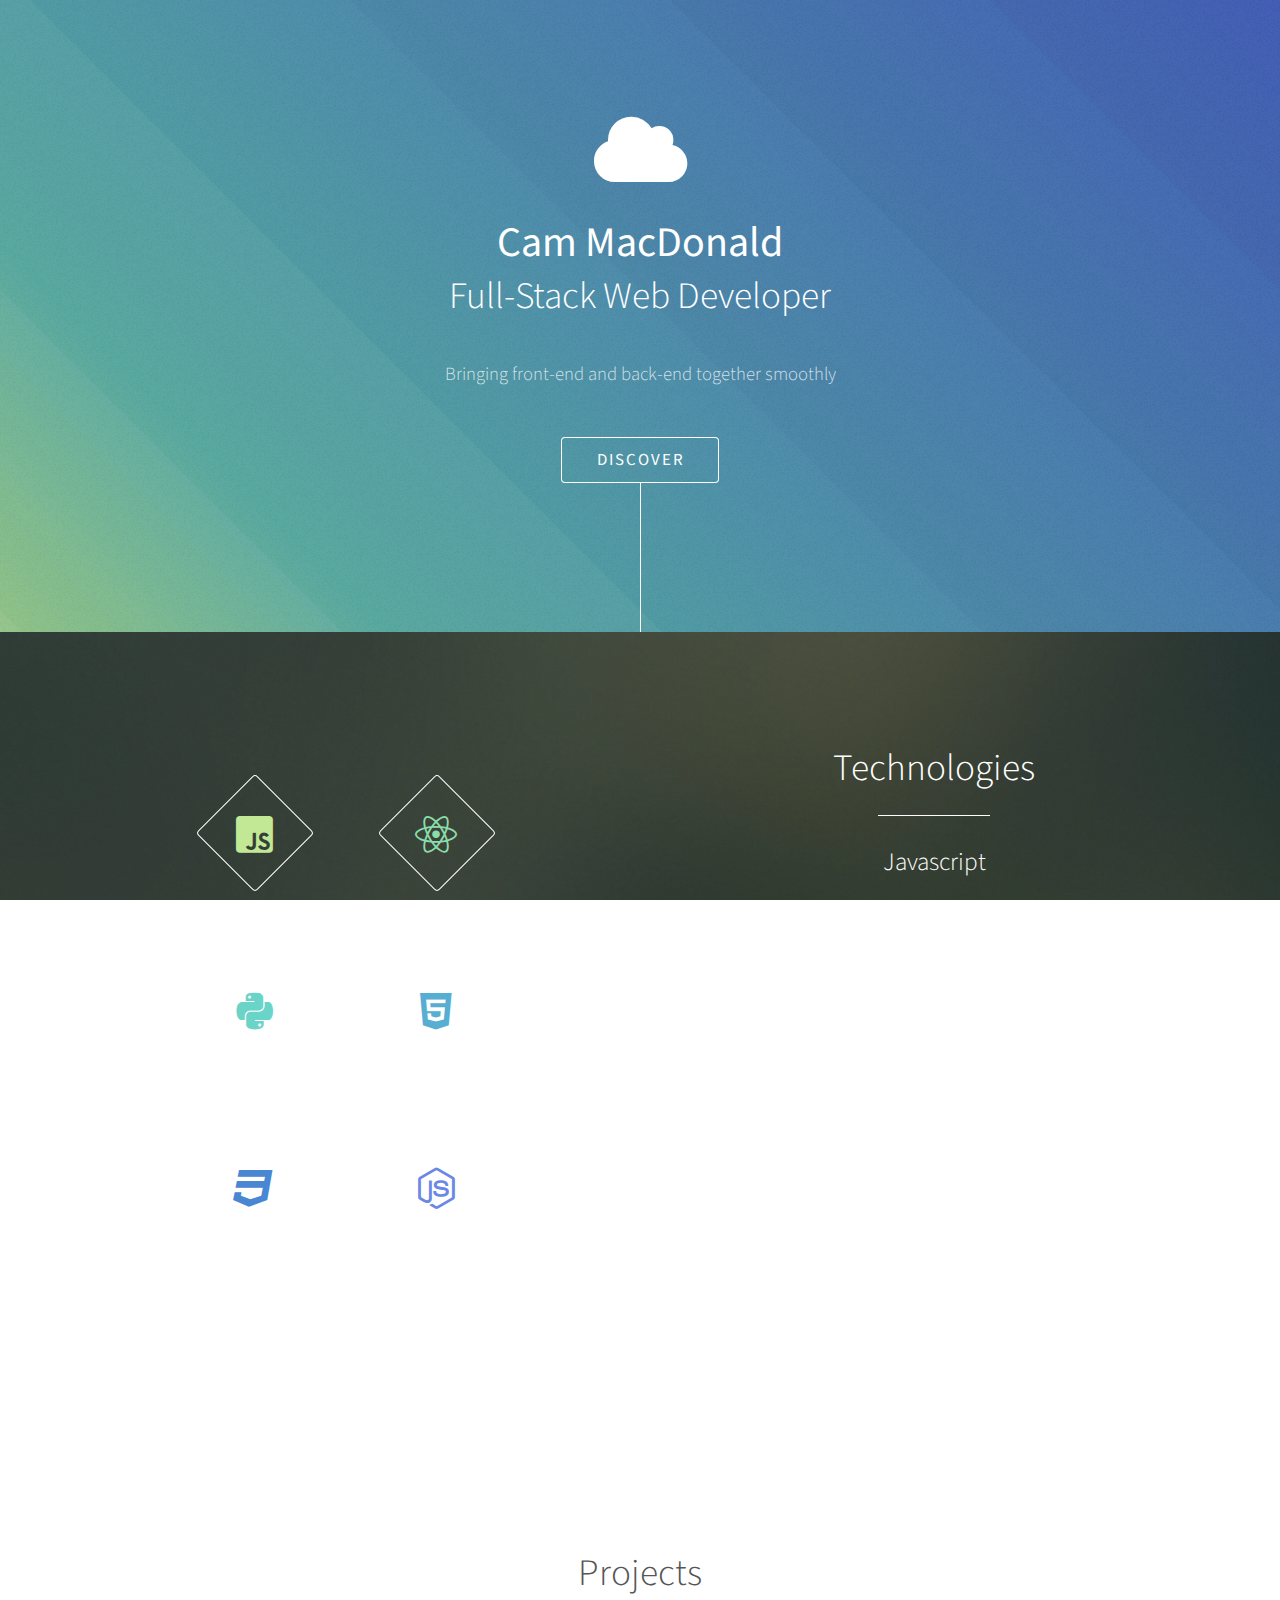
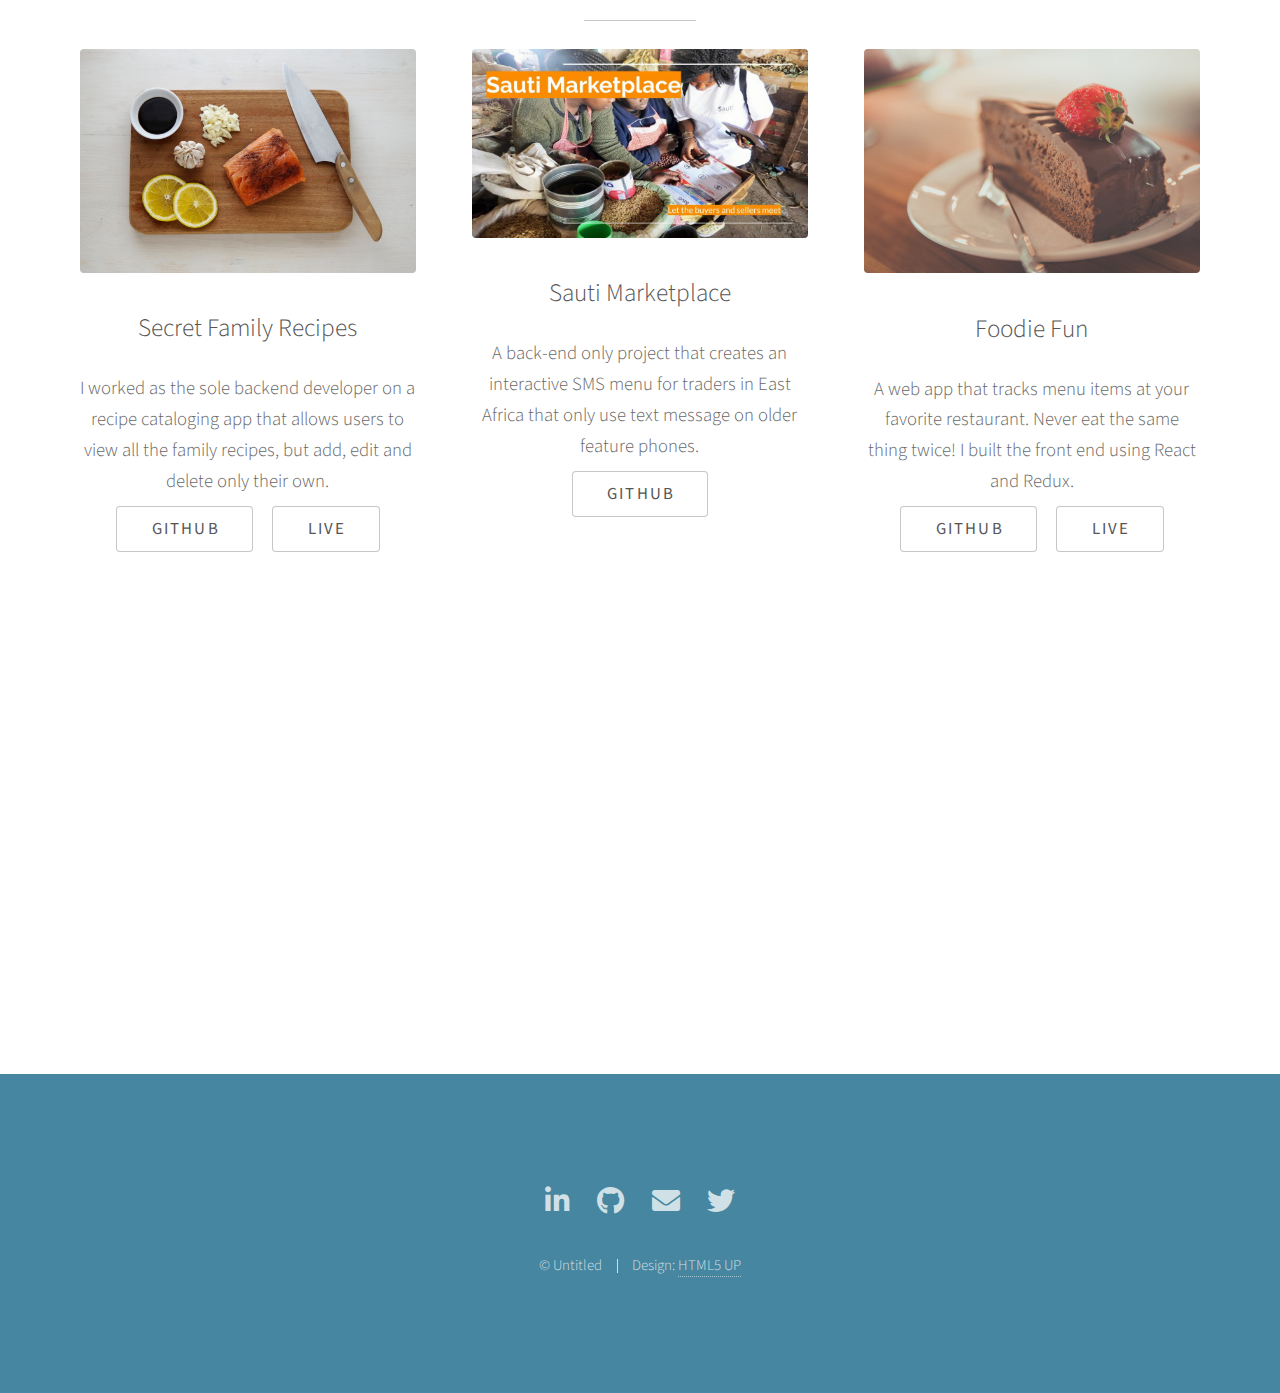
==== commit 6f940278: "mod Sauti text" ====
--- a/index.html
+++ b/index.html
@@ -101,7 +101,7 @@
 						<div class="col-4 col-12-medium">
 							<span class="image fit sauti"><img src="images/marketplace.jpg" alt="" /></span>
 							<h3>Sauti Marketplace</h3>
-							<p>A fully back-end project that creates an interactive SMS menu for traders in East Africa that don't have smartphones.</p>
+							<p>A back-end only project that creates an interactive SMS menu for traders in East Africa that only use text message on older feature phones.</p>
 							<ul class="actions special">
 								<li><a href="https://github.com/cammac725/sauti-marketplace" class="button">Github</a></li>
 							</ul>
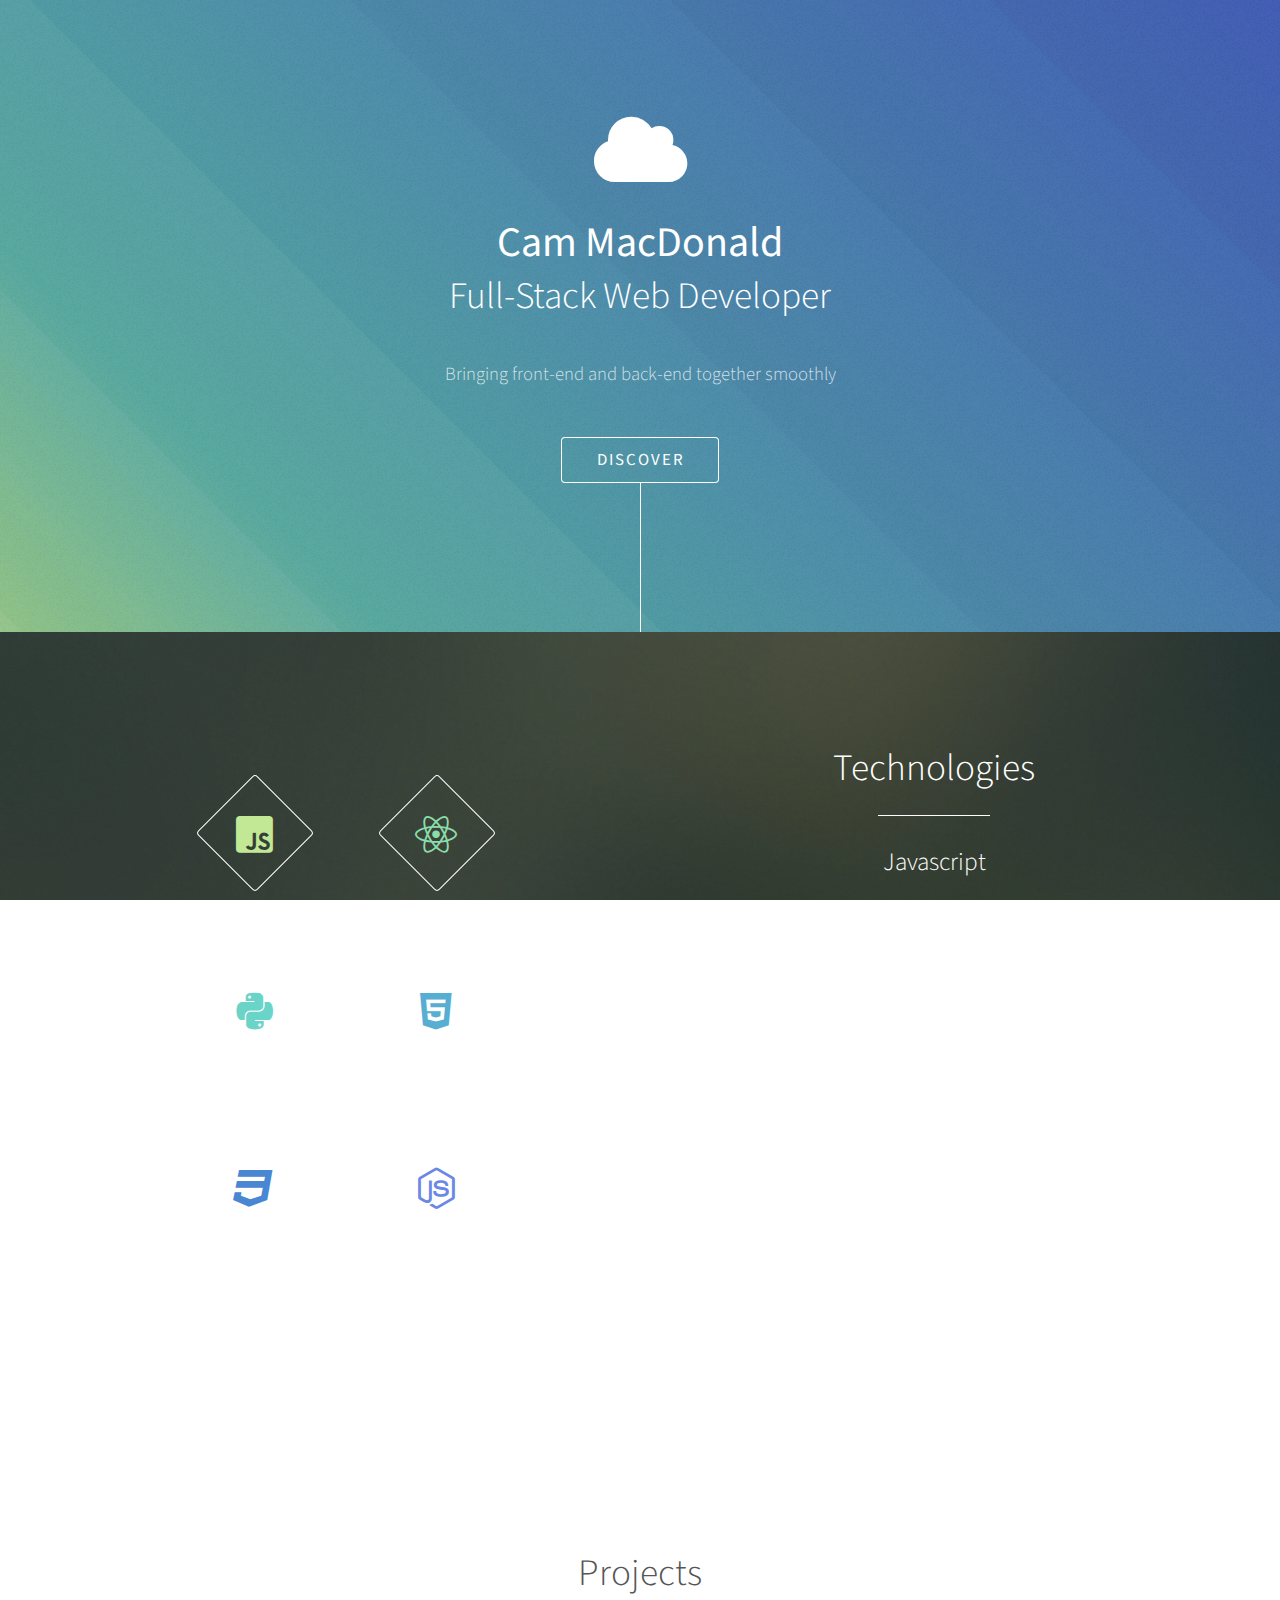
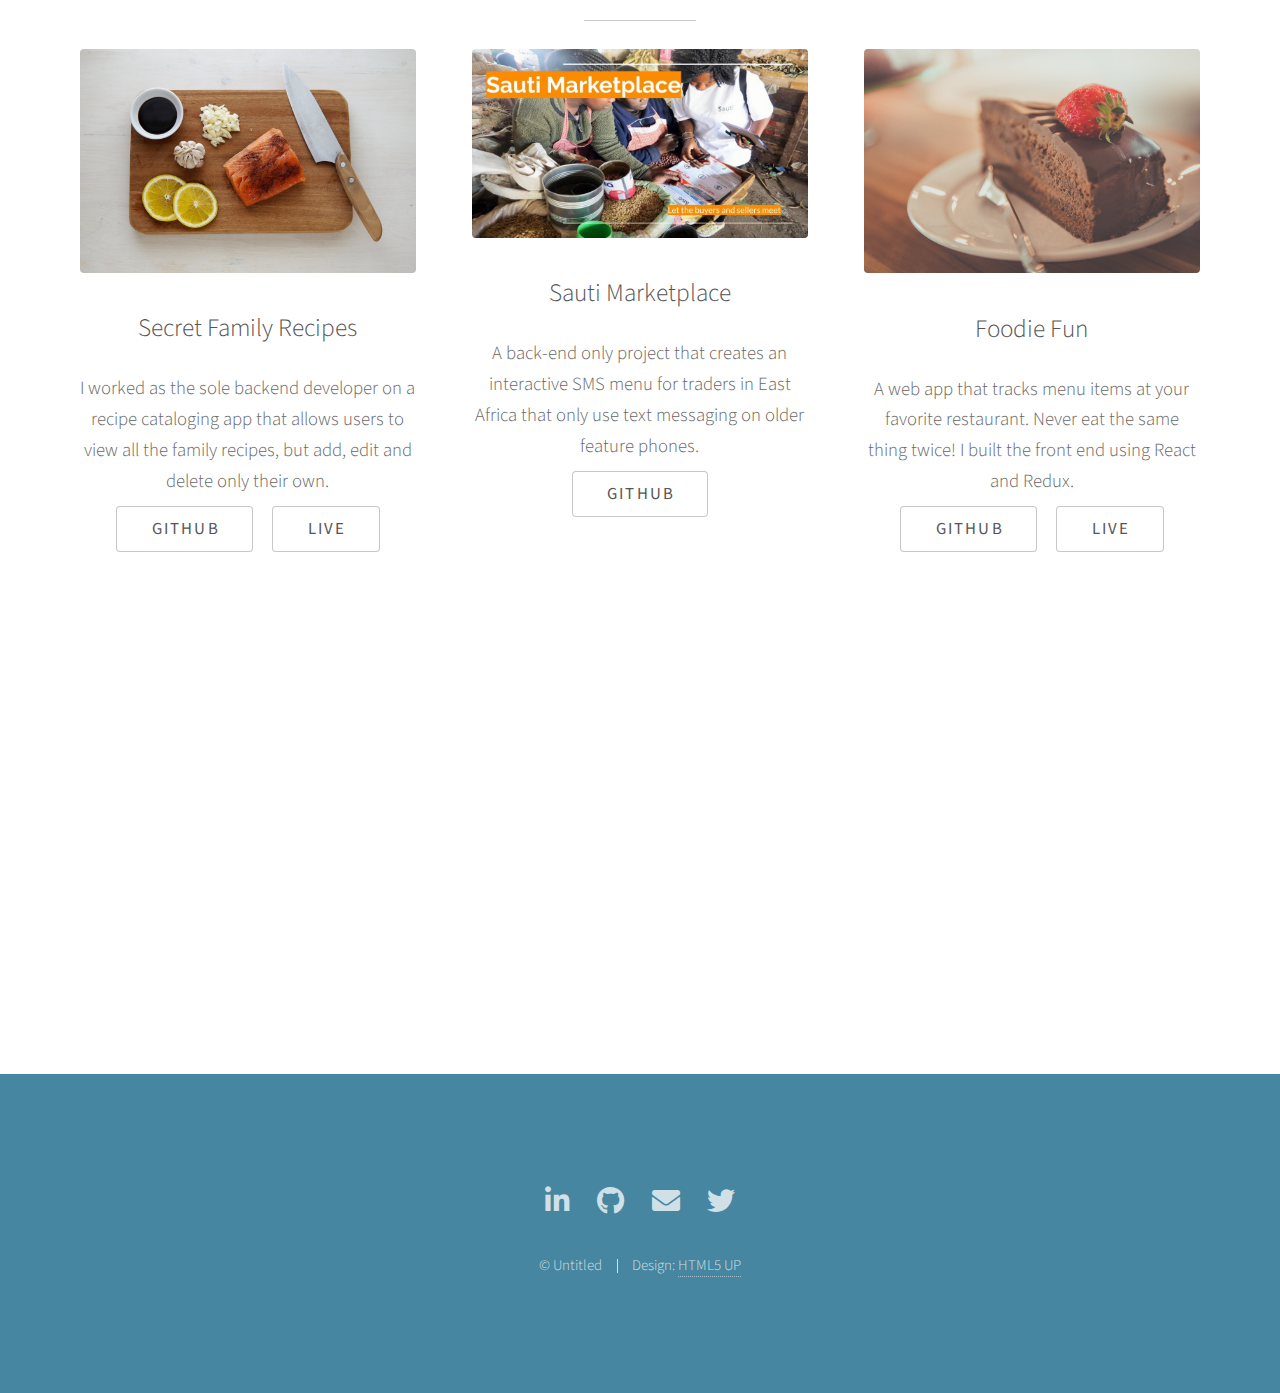
==== commit 8bb7930e: "updated link for secret - hosted on aws now" ====
--- a/index.html
+++ b/index.html
@@ -95,13 +95,13 @@
                             add, edit and delete only their own.</p>
                             <ul class="actions special">
                                 <li><a href="https://github.com/build-week-secret-family-recipes" class="button">Github</a></li>
-                                <li><a href="https://secret-family-recipes-ui2.netlify.com/" class="button">Live</a></li>
+                                <li><a href="http://secret-family-recipes.s3-website-us-west-1.amazonaws.com/" class="button">Live</a></li>
                             </ul>
                         </div>
 						<div class="col-4 col-12-medium">
 							<span class="image fit sauti"><img src="images/marketplace.jpg" alt="" /></span>
 							<h3>Sauti Marketplace</h3>
-							<p>A back-end only project that creates an interactive SMS menu for traders in East Africa that only use text message on older feature phones.</p>
+							<p>A back-end only project that creates an interactive SMS menu for traders in East Africa that only use text messaging on older feature phones.</p>
 							<ul class="actions special">
 								<li><a href="https://github.com/cammac725/sauti-marketplace" class="button">Github</a></li>
 							</ul>
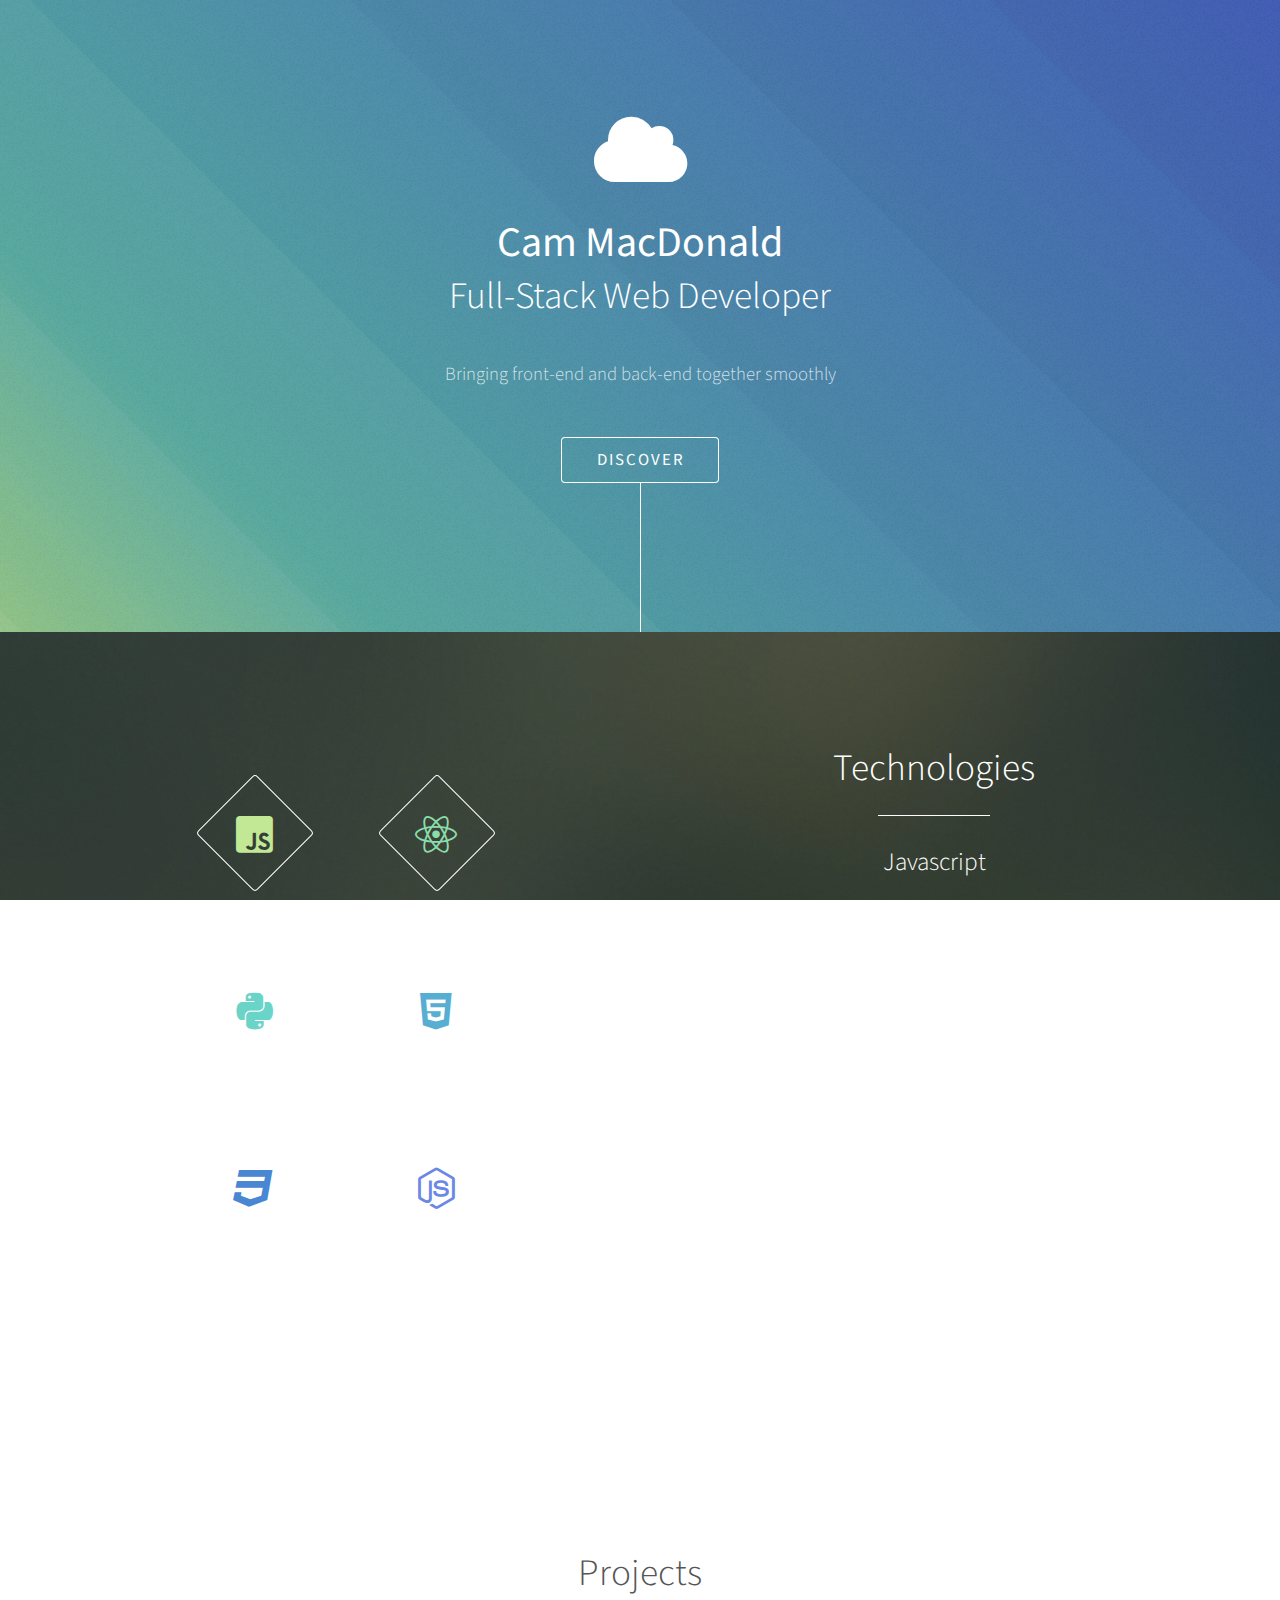
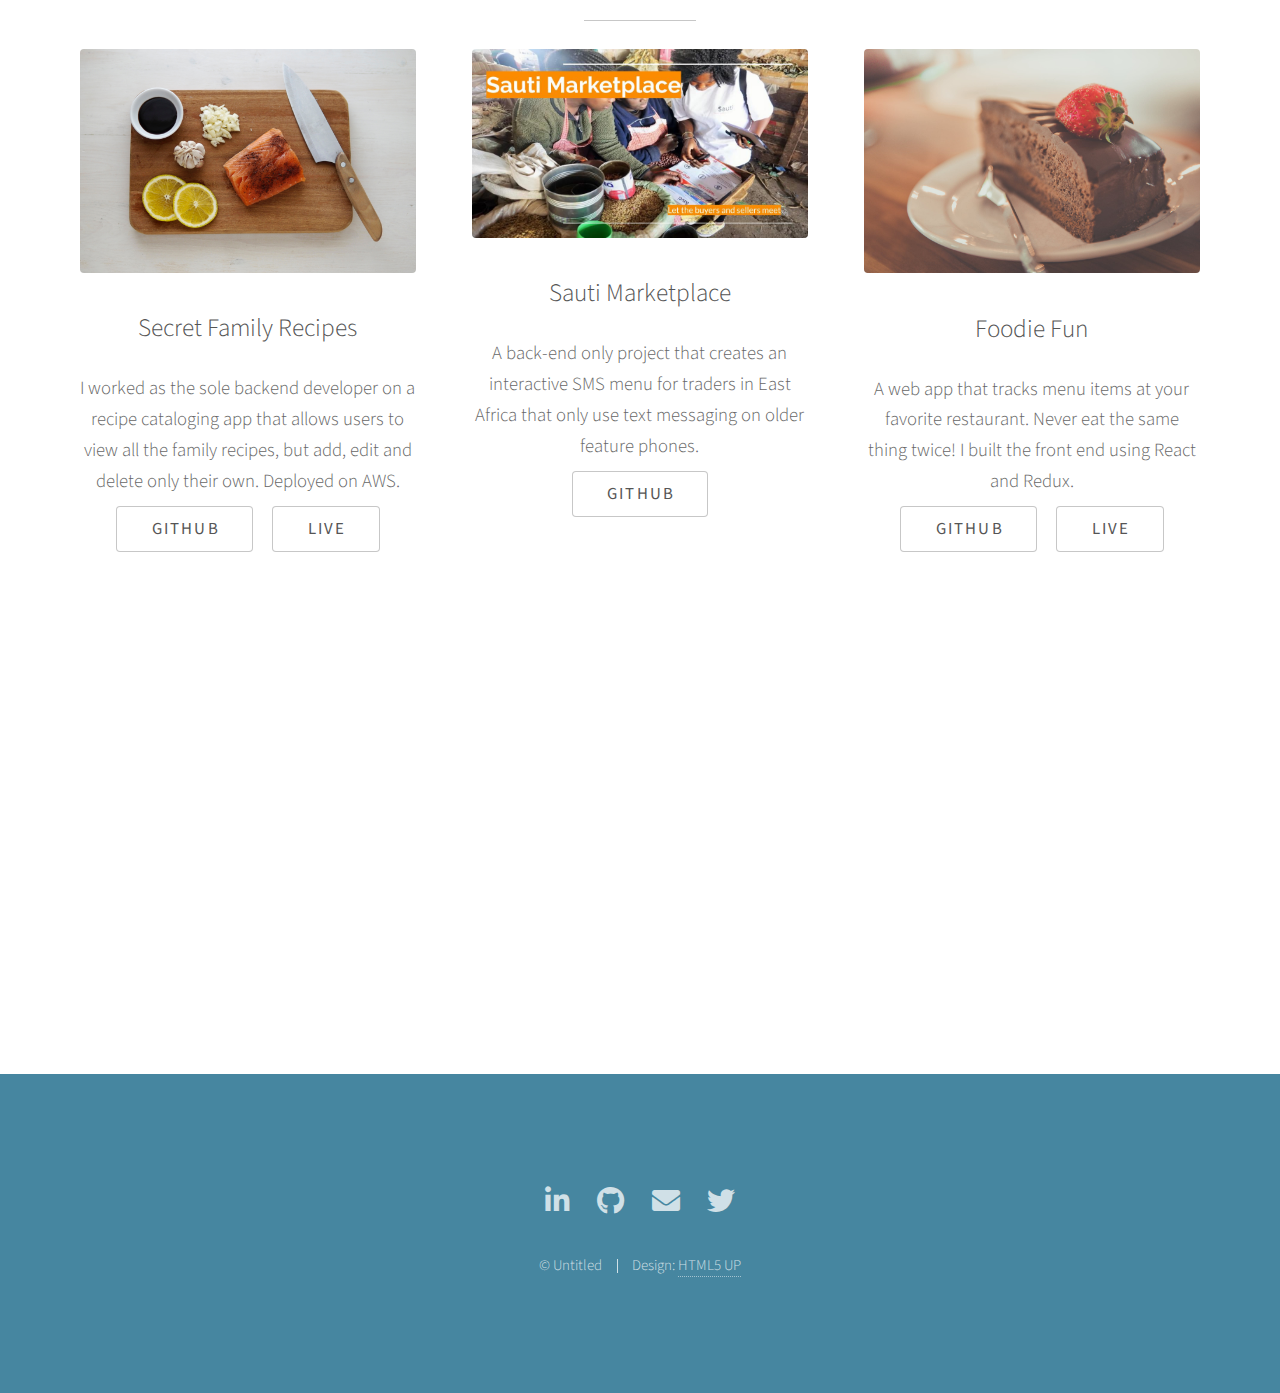
==== commit c89faf95: "updated secrets text" ====
--- a/index.html
+++ b/index.html
@@ -92,7 +92,7 @@
                             <span class="image fit"><img src="images/salmon.jpg" alt="" /></span>
                             <h3>Secret Family Recipes</h3>
                             <p>I worked as the sole backend developer on a recipe cataloging app that allows users to view all the family recipes, but
-                            add, edit and delete only their own.</p>
+                            add, edit and delete only their own. Deployed on AWS.</p>
                             <ul class="actions special">
                                 <li><a href="https://github.com/build-week-secret-family-recipes" class="button">Github</a></li>
                                 <li><a href="http://secret-family-recipes.s3-website-us-west-1.amazonaws.com/" class="button">Live</a></li>
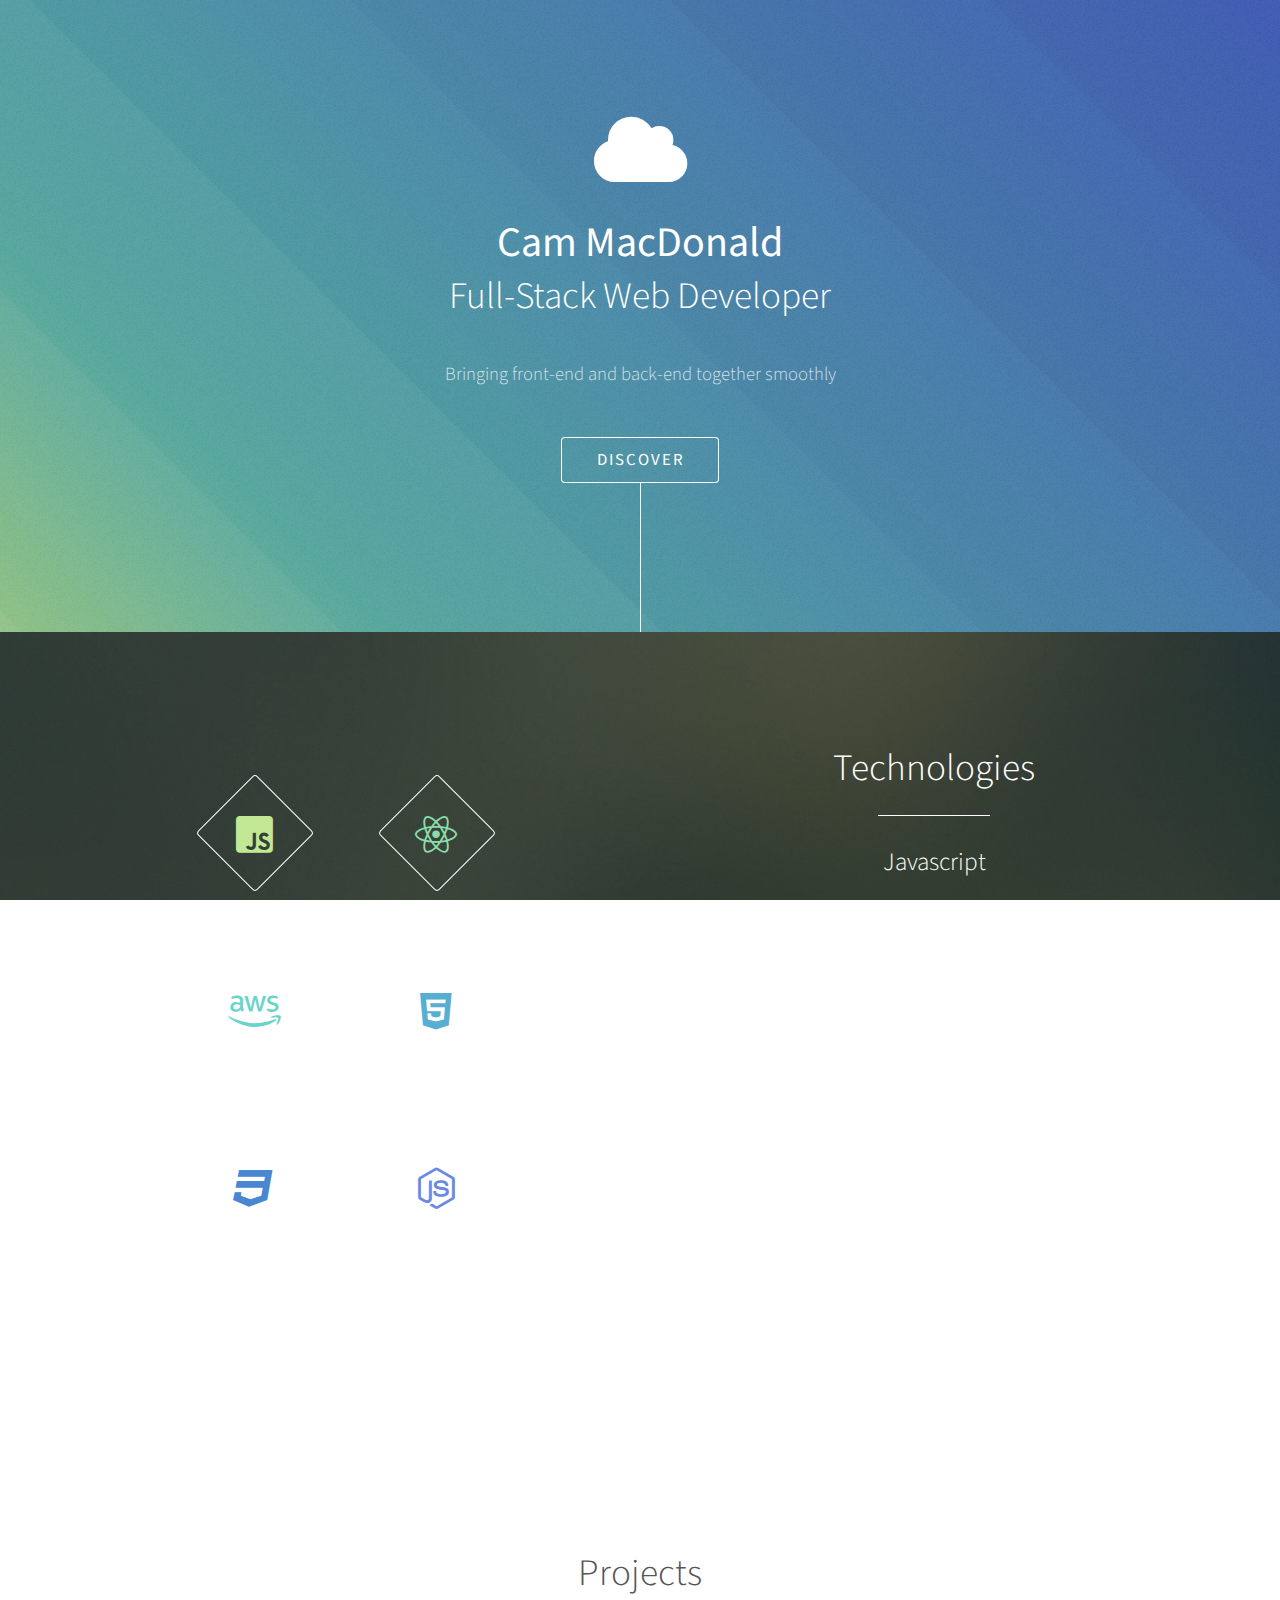
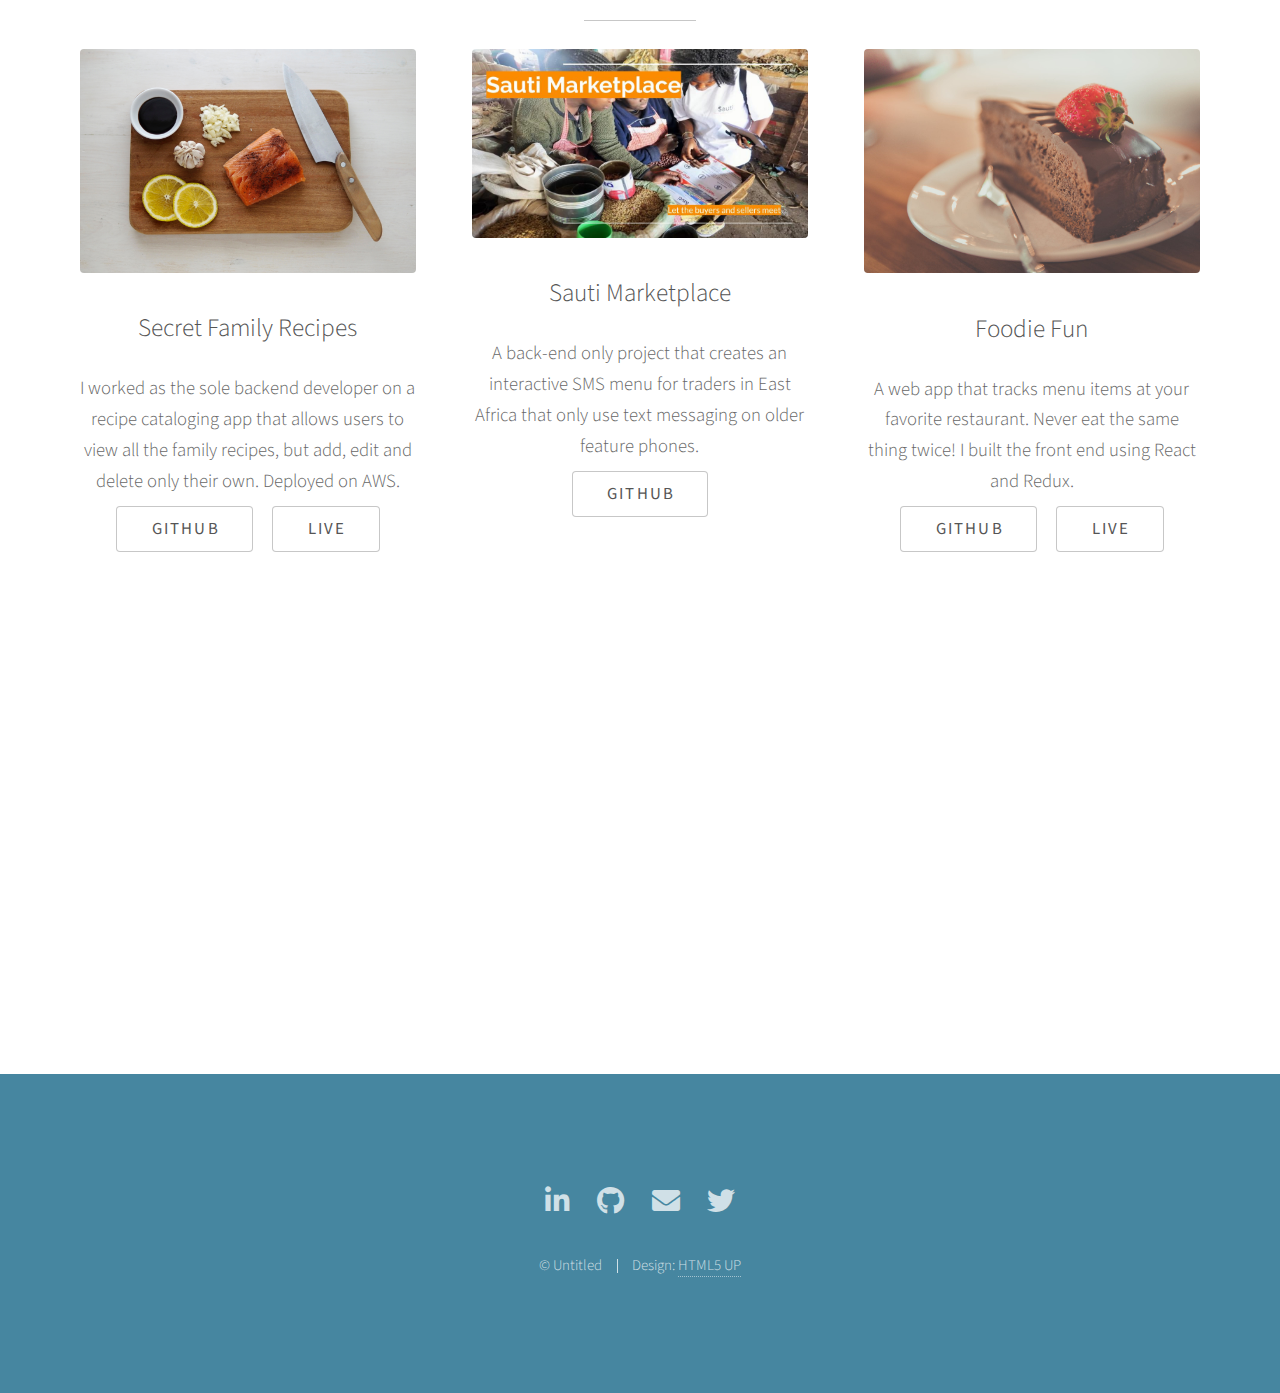
==== commit 3e0391d9: "removed python, added aws to technologies" ====
--- a/index.html
+++ b/index.html
@@ -53,7 +53,7 @@
 							<ul class="major-icons">
 								<li><span class="icon brands style1 fa-js-square"></span></li>
 								<li><span class="icon brands style2 fa-react"></span></li>
-								<li><span class="icon brands style3 fa-python"></span></li>
+								<li><span class="icon brands style3 fa-aws"></span></li>
 								<li><span class="icon brands style4 fa-html5"></span></li>
 								<li><span class="icon brands style5 fa-css3"></span></li>
 								<li><span class="icon brands style6 fa-node-js"></span></li>
@@ -66,7 +66,7 @@
                                 </header>
                                 <h3>Javascript</h3>
                                 <h3>React</h3>
-                                <h3>Python</h3>
+                                <h3>AWS</h3>
                                 <h3>HTML5</h3>
                                 <h3>CSS3</h3>
                                 <h3>Node.js</h3>
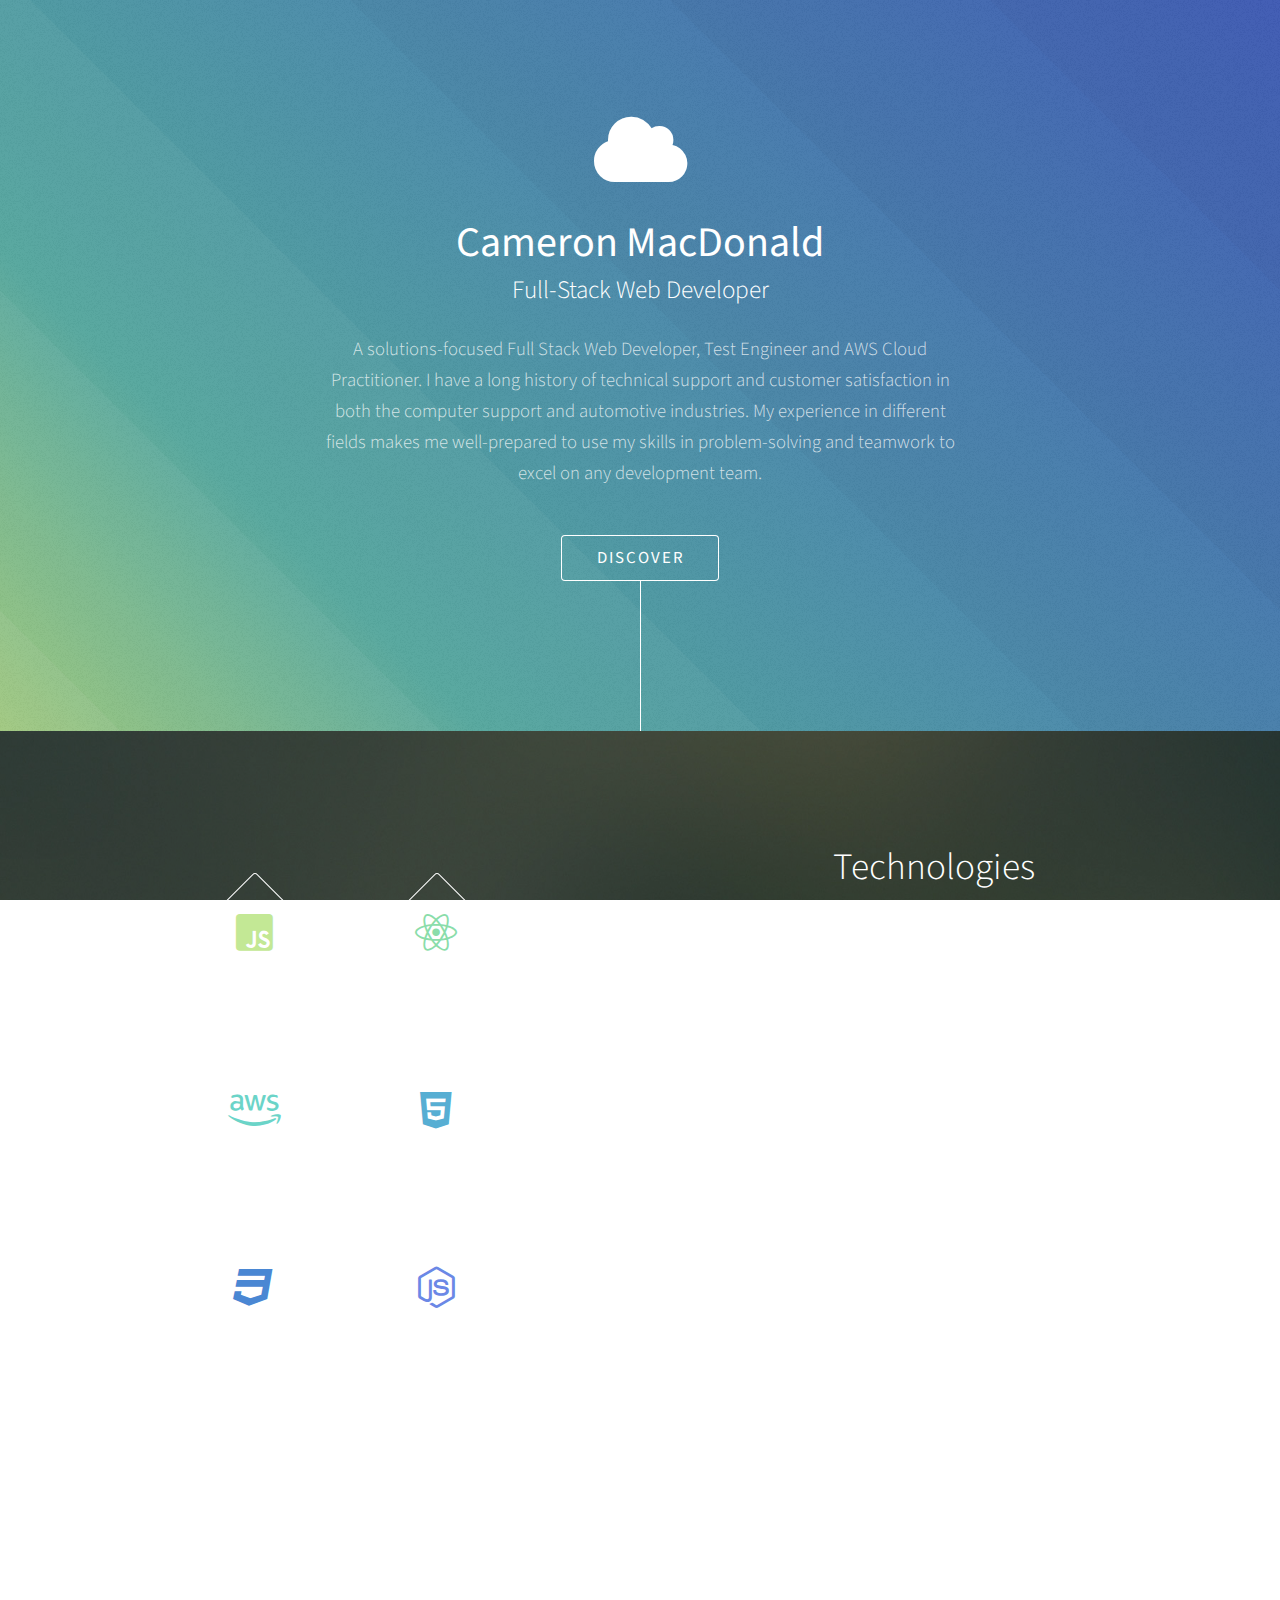
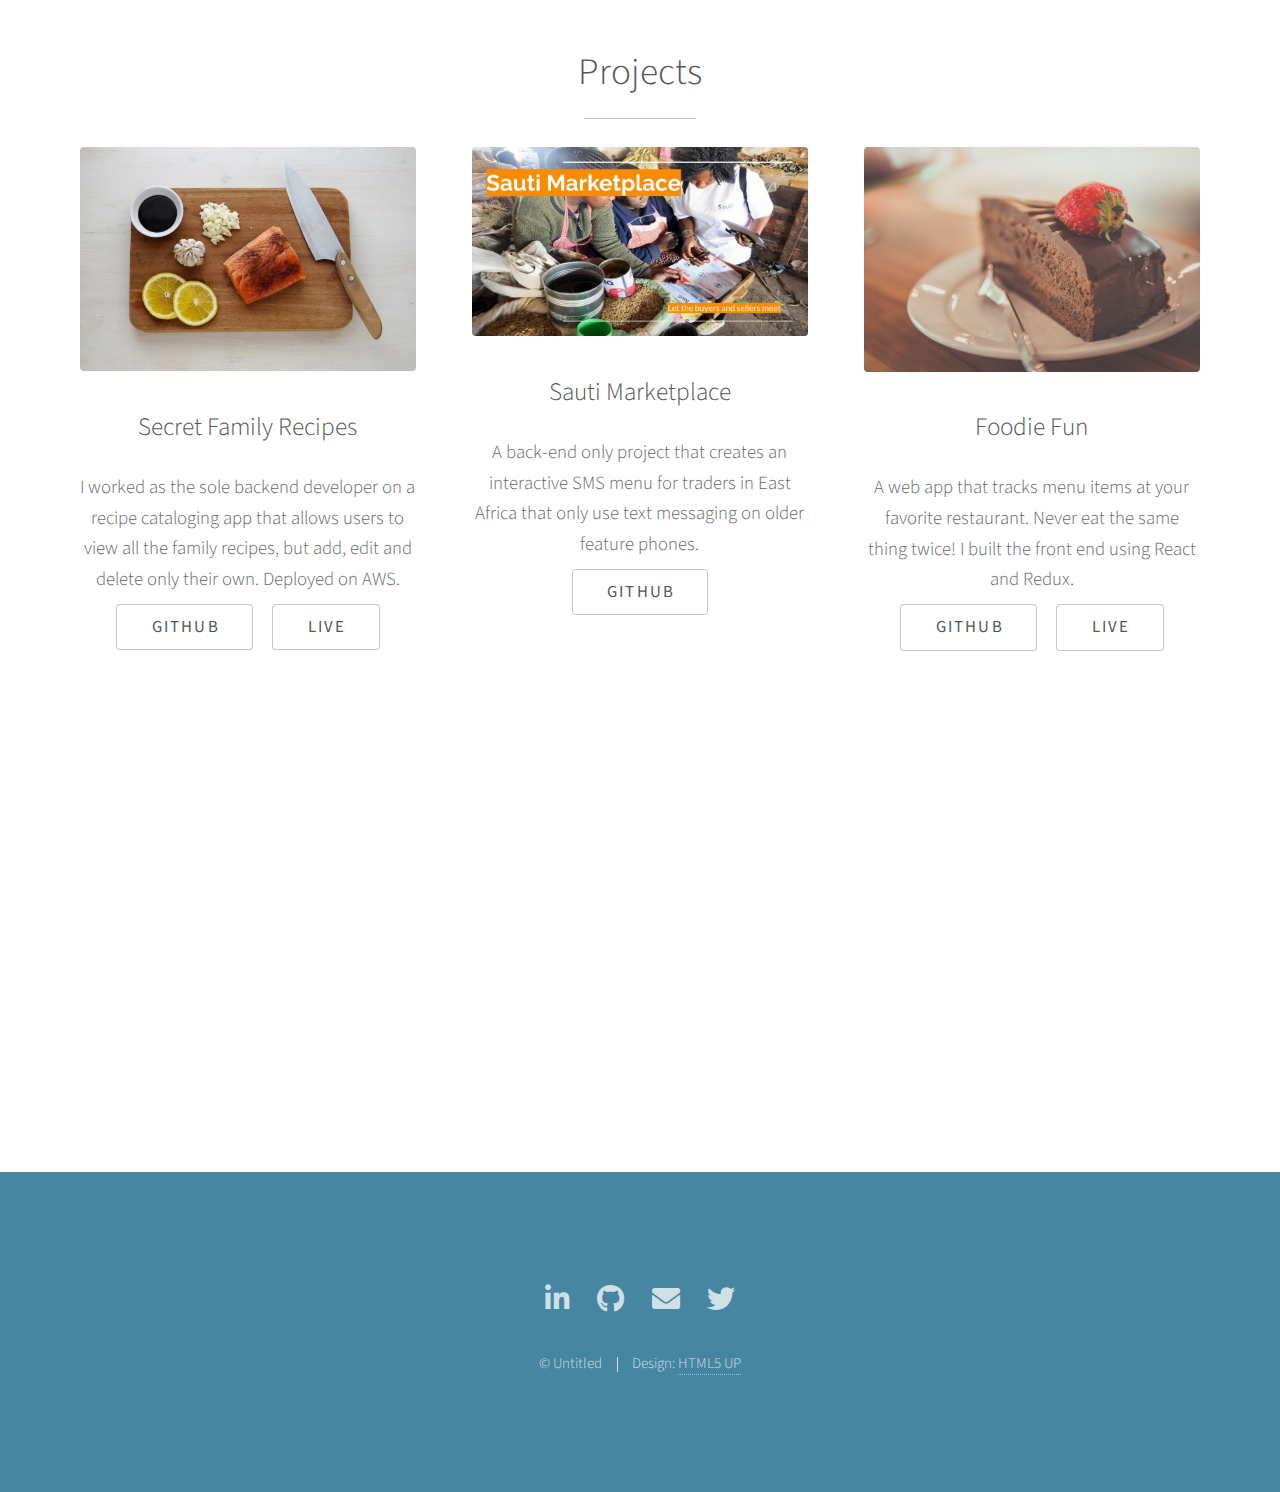
==== commit a4ef011c: "bio update" ====
--- a/index.html
+++ b/index.html
@@ -18,9 +18,9 @@
 			<section id="header">
 				<div class="inner">
 					<span class="icon solid major fa-cloud"></span>
-					<h1><strong>Cam MacDonald</strong></h1>
-					<h2>Full-Stack Web Developer</h2>
-					<p>Bringing front-end and back-end together smoothly</p>
+					<h1><strong>Cameron MacDonald</strong></h1>
+					<h3>Full-Stack Web Developer</h3>
+					<p>A solutions-focused Full Stack Web Developer, Test Engineer and AWS Cloud Practitioner. I have a long history of technical support and customer satisfaction in both the computer support and automotive industries. My experience in different fields makes me well-prepared to use my skills in problem-solving and teamwork to excel on any development team.</p>
 					<ul class="actions special">
 						<li><a href="#two" class="button scrolly">Discover</a></li>
 					</ul>
--- a/assets/css/main.css
+++ b/assets/css/main.css
@@ -3039,9 +3039,10 @@
 		}
 
 		#header p {
-			margin: 1em 0 0 0;
-		}
-
+      margin: 1em auto 0 auto;
+      width: 50%;
+    }
+   
 		#header .actions {
 			-moz-justify-content: center;
 			-webkit-justify-content: center;
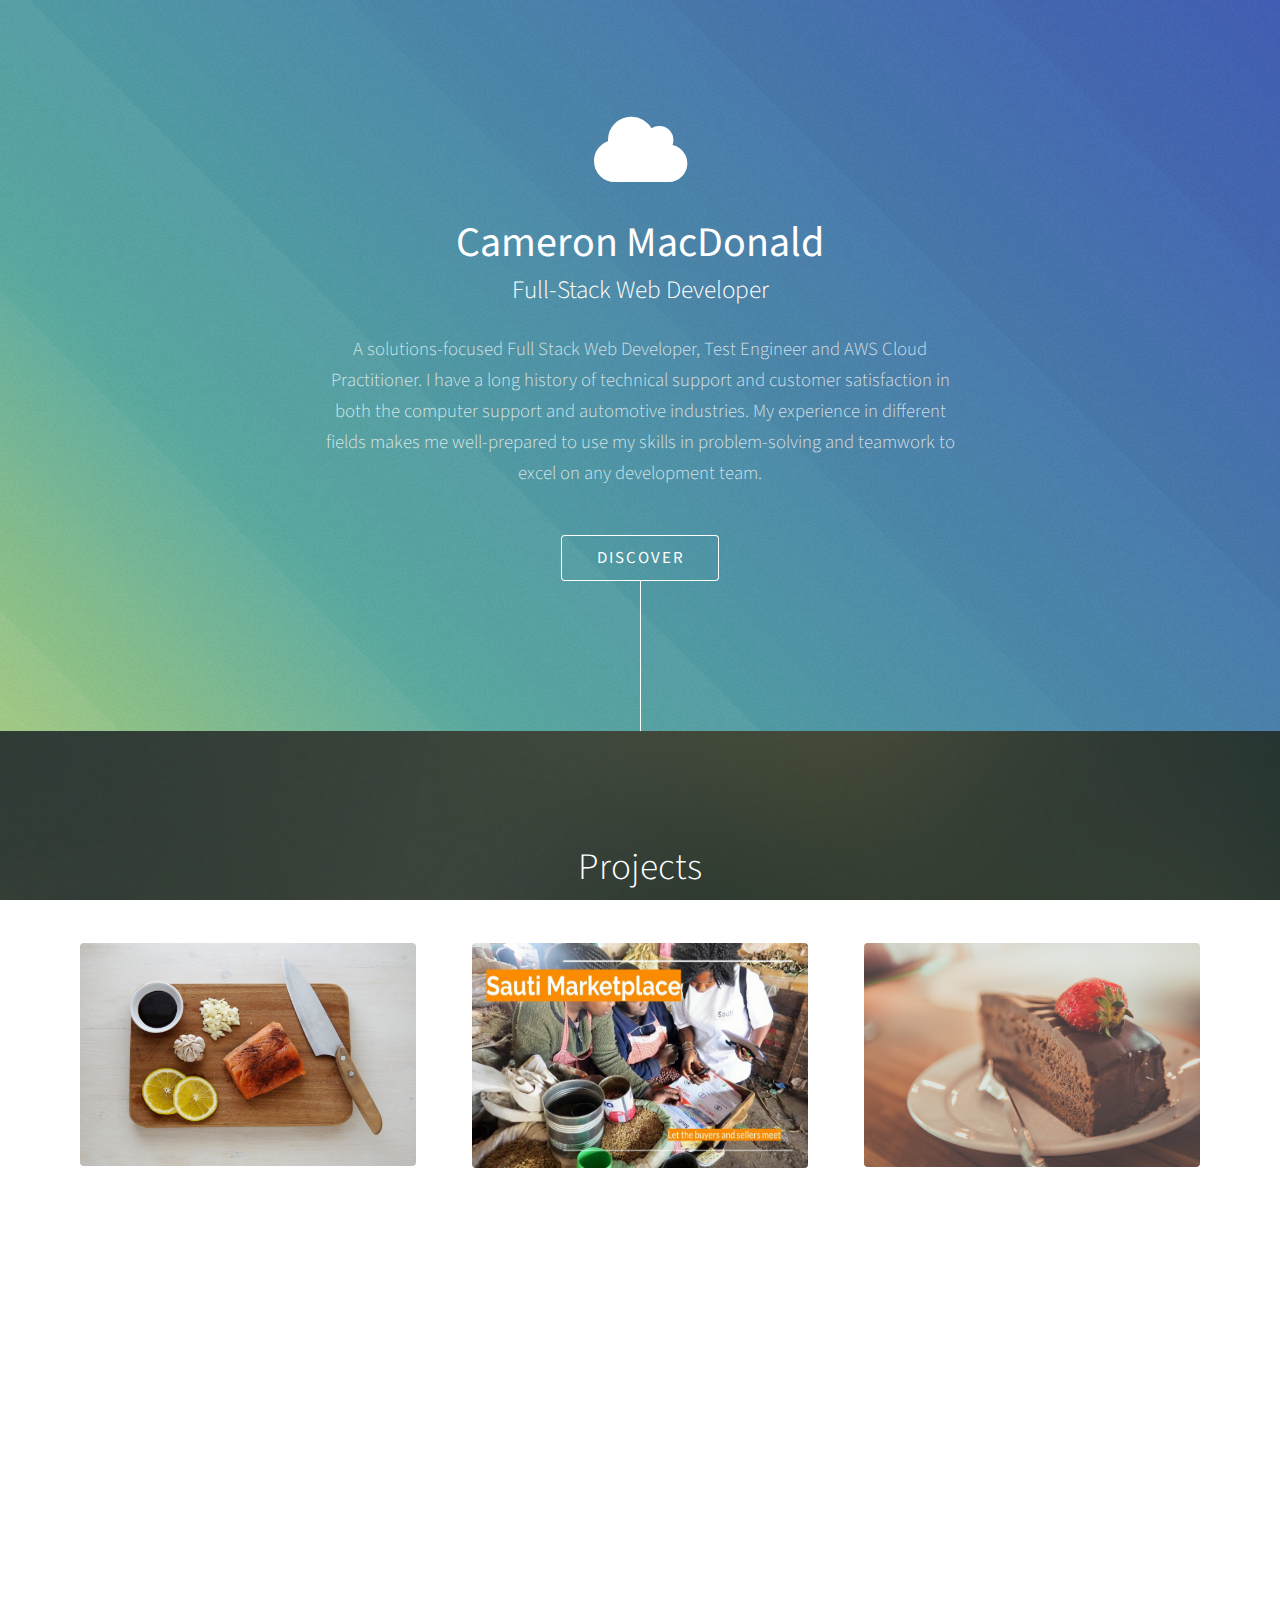
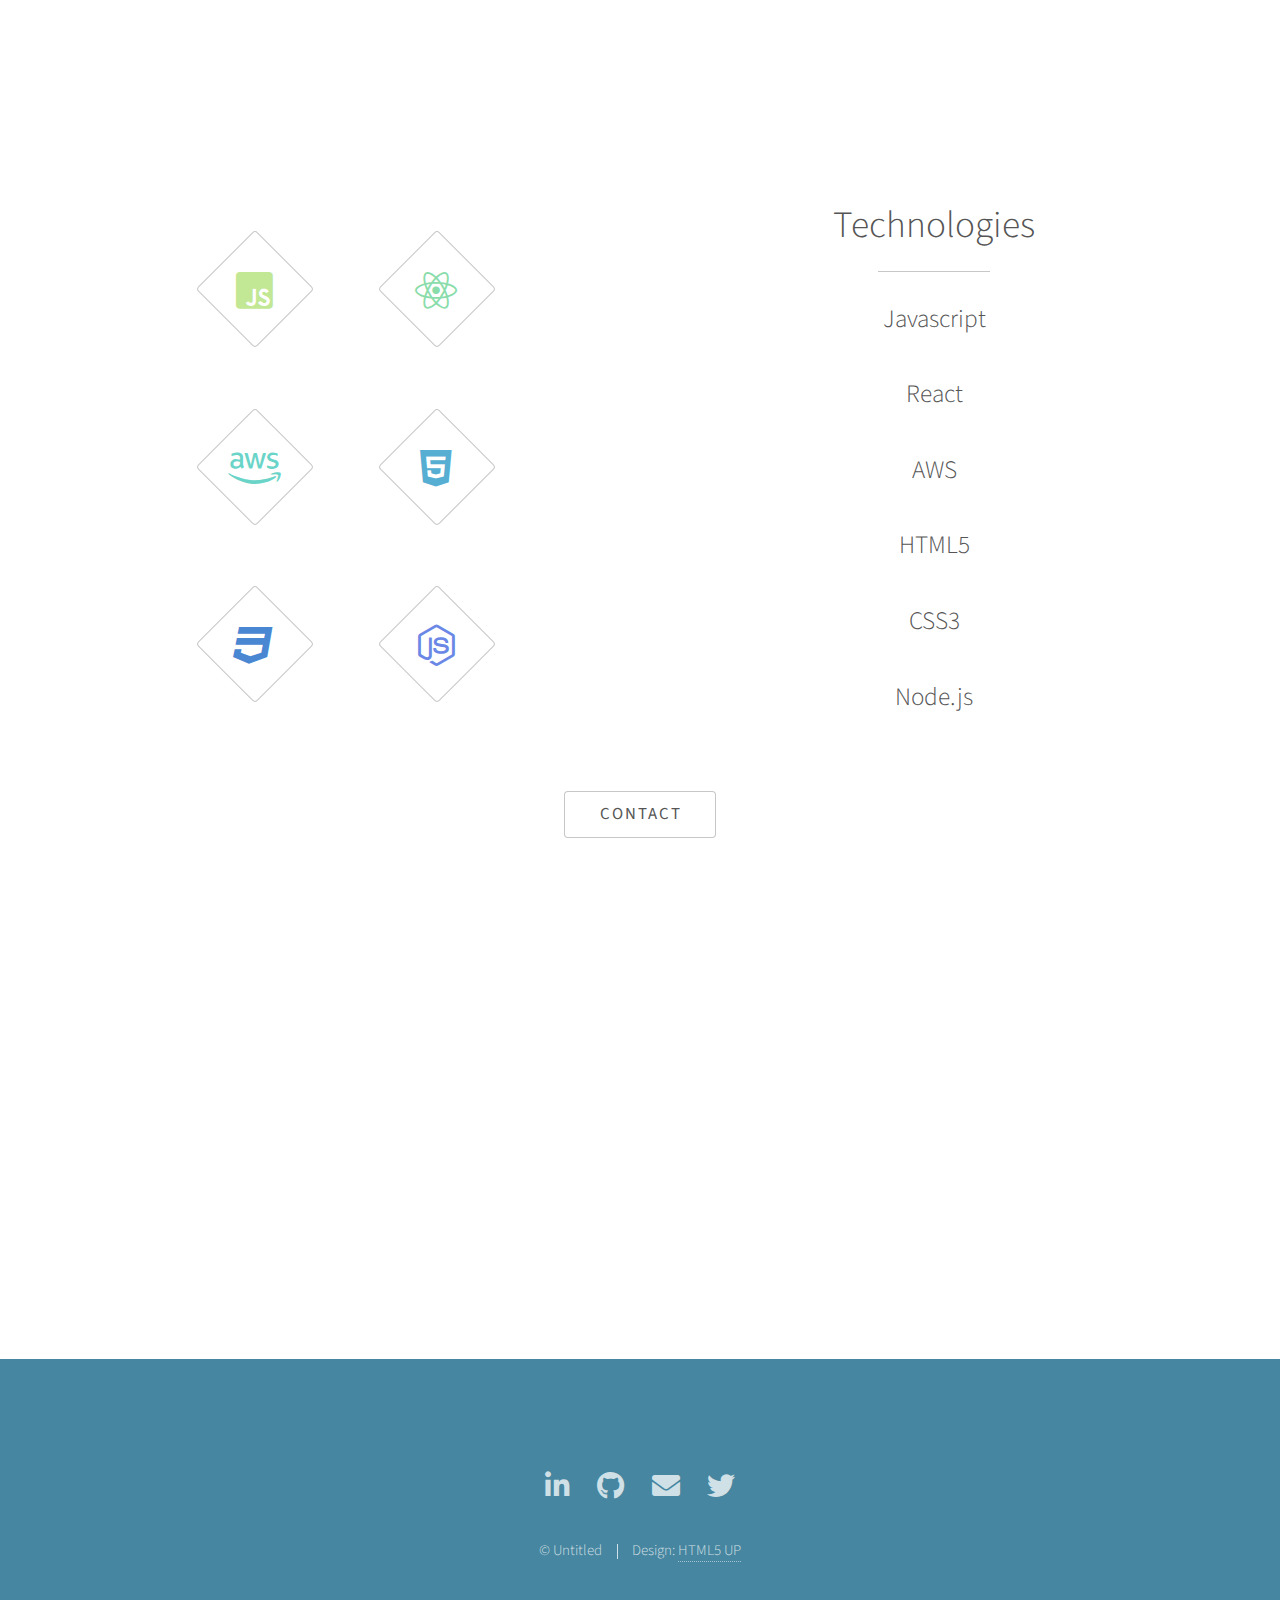
==== commit 678a72bb: "swapped project and tech sections" ====
--- a/index.html
+++ b/index.html
@@ -47,77 +47,84 @@
 
 		<!-- Two -->
 			<section id="two" class="main style2">
-				<div class="container">
-					<div class="row gtr-150">
-						<div class="col-6 col-12-medium">
-							<ul class="major-icons">
-								<li><span class="icon brands style1 fa-js-square"></span></li>
-								<li><span class="icon brands style2 fa-react"></span></li>
-								<li><span class="icon brands style3 fa-aws"></span></li>
-								<li><span class="icon brands style4 fa-html5"></span></li>
-								<li><span class="icon brands style5 fa-css3"></span></li>
-								<li><span class="icon brands style6 fa-node-js"></span></li>
-							</ul>
-						</div>
-						<div class="col-6 col-12-medium">
-                            <div class='technologies'>
-                                <header class="major">
-                                    <h2>Technologies</h2>
-                                </header>
-                                <h3>Javascript</h3>
-                                <h3>React</h3>
-                                <h3>AWS</h3>
-                                <h3>HTML5</h3>
-                                <h3>CSS3</h3>
-                                <h3>Node.js</h3>
-                            </div>
-							
-						</div>
-                    </div>
-                    <ul class="actions special">
-                        <li><a href="#three" class="button scrolly">Projects</a></li>
-                    </ul>
-				</div>
+        <div class="container">
+          <header class="major">
+            <h2>Projects</h2>
+          </header>
+          <!-- <p>Ante nunc accumsan et aclacus nascetur ac ante amet sapien sed.</p> -->
+          <div class="row gtr-150">
+            <div class="col-4 col-12-medium">
+              <span class="image fit"><img src="images/salmon.jpg" alt="" /></span>
+              <h3>Secret Family Recipes</h3>
+              <p>I worked as the sole backend developer on a recipe cataloging app that allows users to view all the family
+                recipes, but
+                add, edit and delete only their own. Deployed on AWS.</p>
+              <ul class="actions special">
+                <li><a href="https://github.com/build-week-secret-family-recipes" class="button">Github</a></li>
+                <li><a href="http://secret-family-recipes.s3-website-us-west-1.amazonaws.com/" class="button">Live</a></li>
+              </ul>
+            </div>
+            <div class="col-4 col-12-medium">
+              <span class="image fit sauti"><img src="images/marketplace.jpg" alt="" /></span>
+              <h3>Sauti Marketplace</h3>
+              <p>A back-end only project that creates an interactive SMS menu for traders in East Africa that only use text
+                messaging on older feature phones.</p>
+              <ul class="actions special">
+                <li><a href="https://github.com/cammac725/sauti-marketplace" class="button">Github</a></li>
+              </ul>
+            </div>
+            <div class="col-4 col-12-medium">
+              <span class="image fit"><img src="images/cakeisalie.jpeg" alt="" /></span>
+              <h3>Foodie Fun</h3>
+              <p>A web app that tracks menu items at your favorite restaurant. Never eat the same thing twice! I built the front
+                end
+                using React and Redux.</p>
+              <ul class="actions special">
+                <li><a href="https://github.com/cammac725/Foodie_Fun_React/" class="button">Github</a></li>
+                <li><a href="https://admiring-wing-c6f697.netlify.com/" class="button">Live</a></li>
+              </ul>
+            </div>
+          </div>
+          <ul class="actions special">
+            <li><a href="#three" class="button scrolly">Technologies</a></li>
+          </ul>
+        </div>
 			</section>
 
 		<!-- Three -->
 			<section id="three" class="main style1 special">
-				<div class="container">
-					<header class="major">
-						<h2>Projects</h2>
-					</header>
-					<!-- <p>Ante nunc accumsan et aclacus nascetur ac ante amet sapien sed.</p> -->
-					<div class="row gtr-150">
-                        <div class="col-4 col-12-medium">
-                            <span class="image fit"><img src="images/salmon.jpg" alt="" /></span>
-                            <h3>Secret Family Recipes</h3>
-                            <p>I worked as the sole backend developer on a recipe cataloging app that allows users to view all the family recipes, but
-                            add, edit and delete only their own. Deployed on AWS.</p>
-                            <ul class="actions special">
-                                <li><a href="https://github.com/build-week-secret-family-recipes" class="button">Github</a></li>
-                                <li><a href="http://secret-family-recipes.s3-website-us-west-1.amazonaws.com/" class="button">Live</a></li>
-                            </ul>
-                        </div>
-						<div class="col-4 col-12-medium">
-							<span class="image fit sauti"><img src="images/marketplace.jpg" alt="" /></span>
-							<h3>Sauti Marketplace</h3>
-							<p>A back-end only project that creates an interactive SMS menu for traders in East Africa that only use text messaging on older feature phones.</p>
-							<ul class="actions special">
-								<li><a href="https://github.com/cammac725/sauti-marketplace" class="button">Github</a></li>
-							</ul>
-						</div>
-						<div class="col-4 col-12-medium">
-							<span class="image fit"><img src="images/cakeisalie.jpeg" alt="" /></span>
-							<h3>Foodie Fun</h3>
-							<p>A web app that tracks menu items at your favorite restaurant. Never eat the same thing twice! I built the front end
-                            using React and Redux.</p>
-							<ul class="actions special">
-								<li><a href="https://github.com/cammac725/Foodie_Fun_React/" class="button">Github</a></li>
-								<li><a href="https://admiring-wing-c6f697.netlify.com/" class="button">Live</a></li>
-							</ul>
-						</div>
-                    </div>
-				</div>
+        <div class="container">
+          <div class="row gtr-150">
+            <div class="col-6 col-12-medium">
+              <ul class="major-icons">
+                <li><span class="icon brands style1 fa-js-square"></span></li>
+                <li><span class="icon brands style2 fa-react"></span></li>
+                <li><span class="icon brands style3 fa-aws"></span></li>
+                <li><span class="icon brands style4 fa-html5"></span></li>
+                <li><span class="icon brands style5 fa-css3"></span></li>
+                <li><span class="icon brands style6 fa-node-js"></span></li>
+              </ul>
+            </div>
+            <div class="col-6 col-12-medium">
+              <div class='technologies'>
+                <header class="major">
+                  <h2>Technologies</h2>
+                </header>
+                <h3>Javascript</h3>
+                <h3>React</h3>
+                <h3>AWS</h3>
+                <h3>HTML5</h3>
+                <h3>CSS3</h3>
+                <h3>Node.js</h3>
+              </div>
+        
+            </div>
+          </div>
+          <ul class="actions special">
+            <li><a href="#four" class="button scrolly">Contact</a></li>
+          </ul>
+        </div>
+				
 			</section>
 
 		<!-- Four -->
--- a/assets/css/main.css
+++ b/assets/css/main.css
@@ -2409,9 +2409,9 @@
 				width: 100%;
             }
             
-        /* .image.sauti img{
-            height: 195px;
-        } */
+        .image.sauti img{
+            height: 225px;
+        }
 
 /* List */
 
@@ -2478,7 +2478,8 @@
 			-ms-justify-content: center;
 			justify-content: center;
 			width: 100%;
-			margin-left: 0;
+      margin-left: 0;
+      margin-top: 2em;
 		}
 
 			ul.actions.special li:first-child {
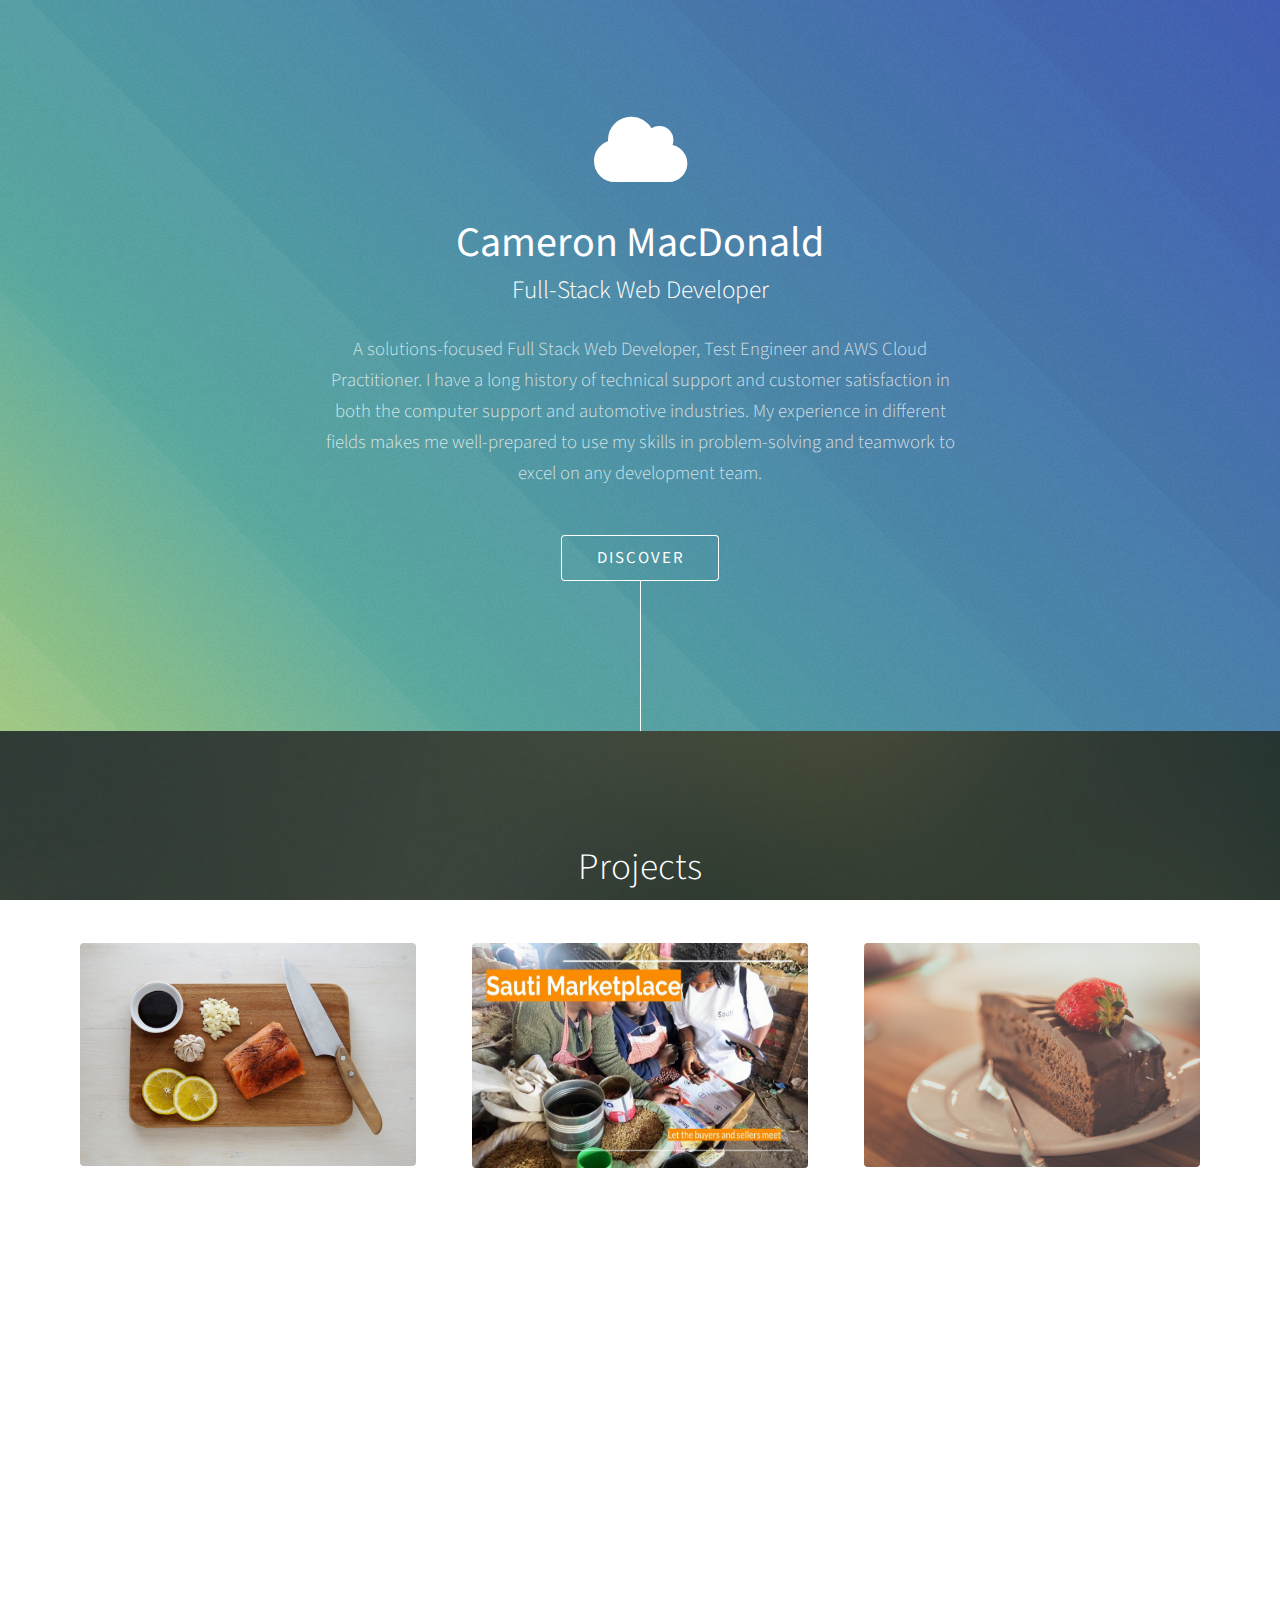
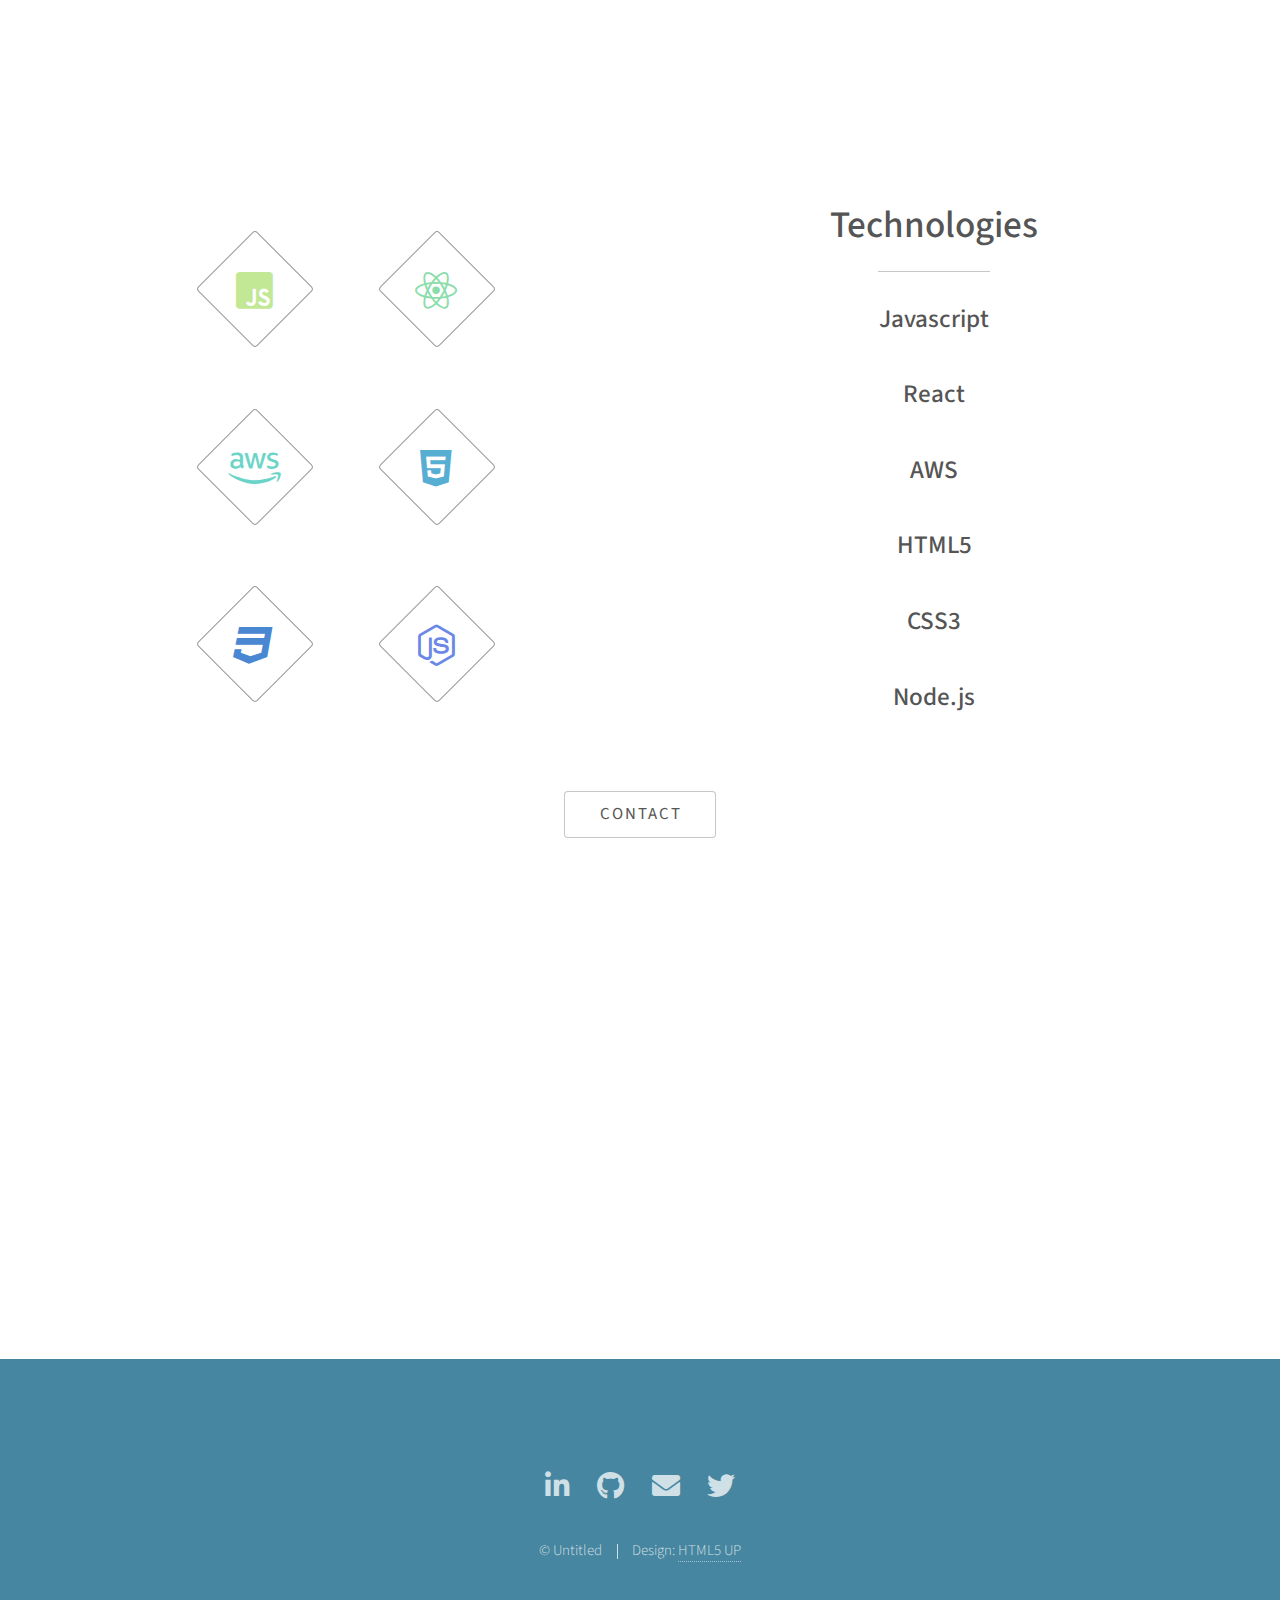
==== commit 6509720d: "add featured image" ====
--- a/index.html
+++ b/index.html
@@ -7,7 +7,8 @@
 <html>
 	<head>
 		<title>Cam MacDonald Development</title>
-		<meta charset="utf-8" />
+    <meta charset="utf-8" />
+    <meta property="og:image" content="http://cammacdonalddevelopment.com/images/salmon.jpg" />
 		<meta name="viewport" content="width=device-width, initial-scale=1, user-scalable=no" />
 		<link rel="stylesheet" href="assets/css/main.css" />
 		<noscript><link rel="stylesheet" href="assets/css/noscript.css" /></noscript>
--- a/assets/css/main.css
+++ b/assets/css/main.css
@@ -2010,6 +2010,7 @@
     
     .technologies {
         text-align: center;
+        font-weight: 500;
     }
 
     .technologies h3 {
@@ -2623,7 +2624,7 @@
 				-ms-transform: rotate(45deg);
 				transform: rotate(45deg);
 				border-radius: 4px;
-				border: solid 1px rgba(144, 144, 144, 0.5);
+				border: solid 1px rgba(53, 52, 52, 0.5);
 				display: inline-block;
 				height: 6em;
 				line-height: 6em;
